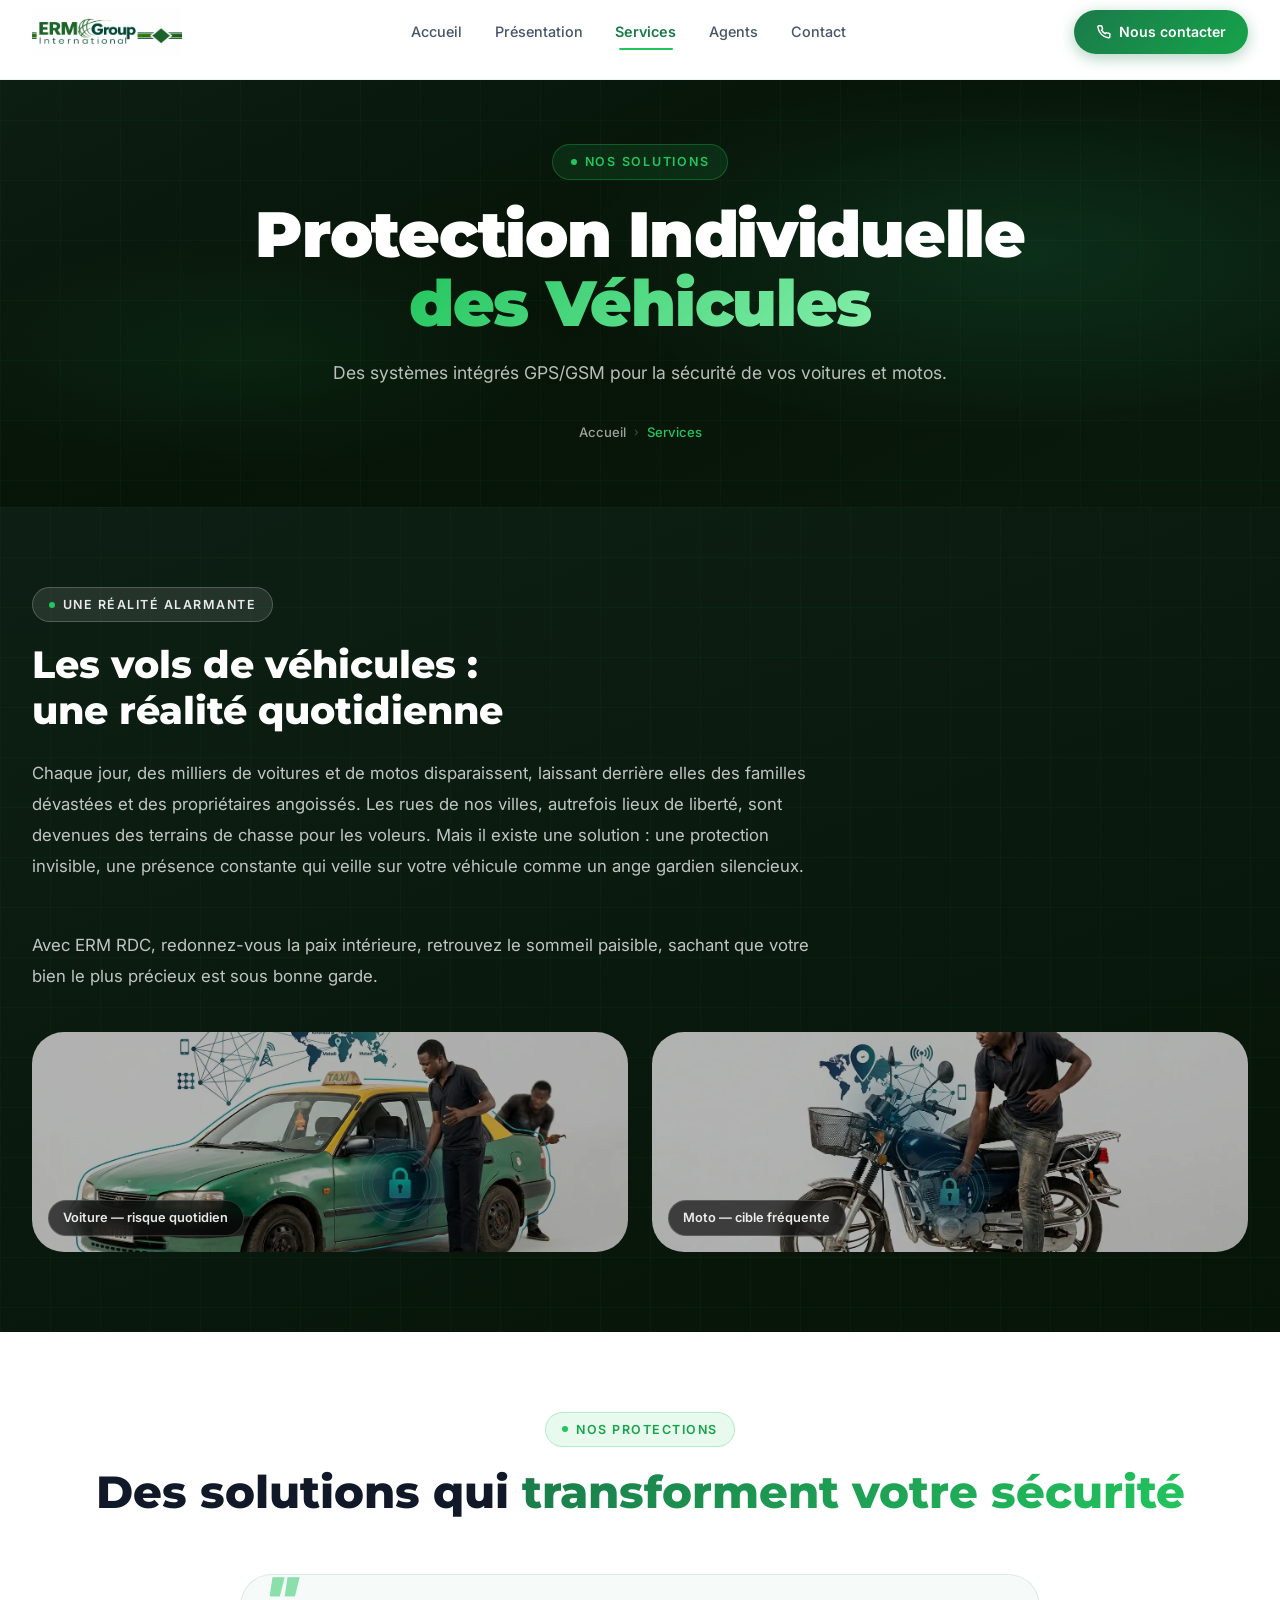
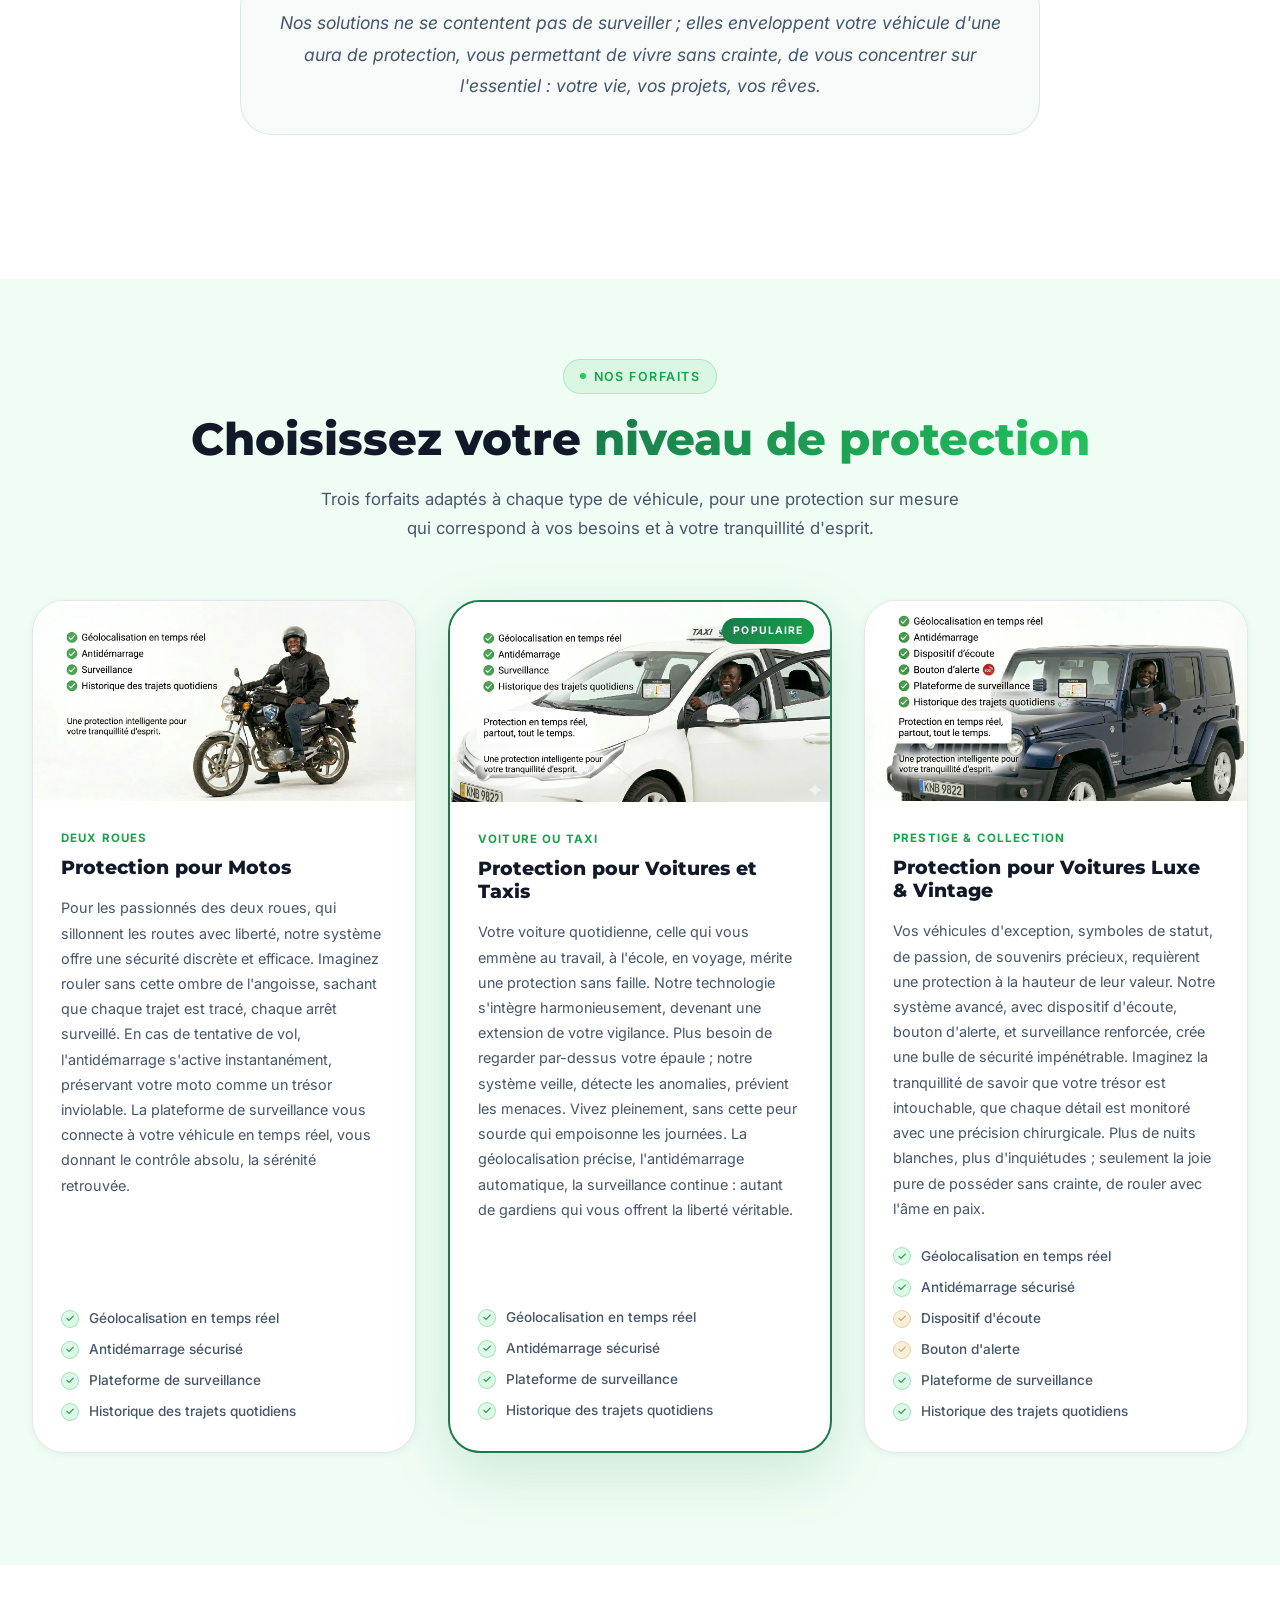
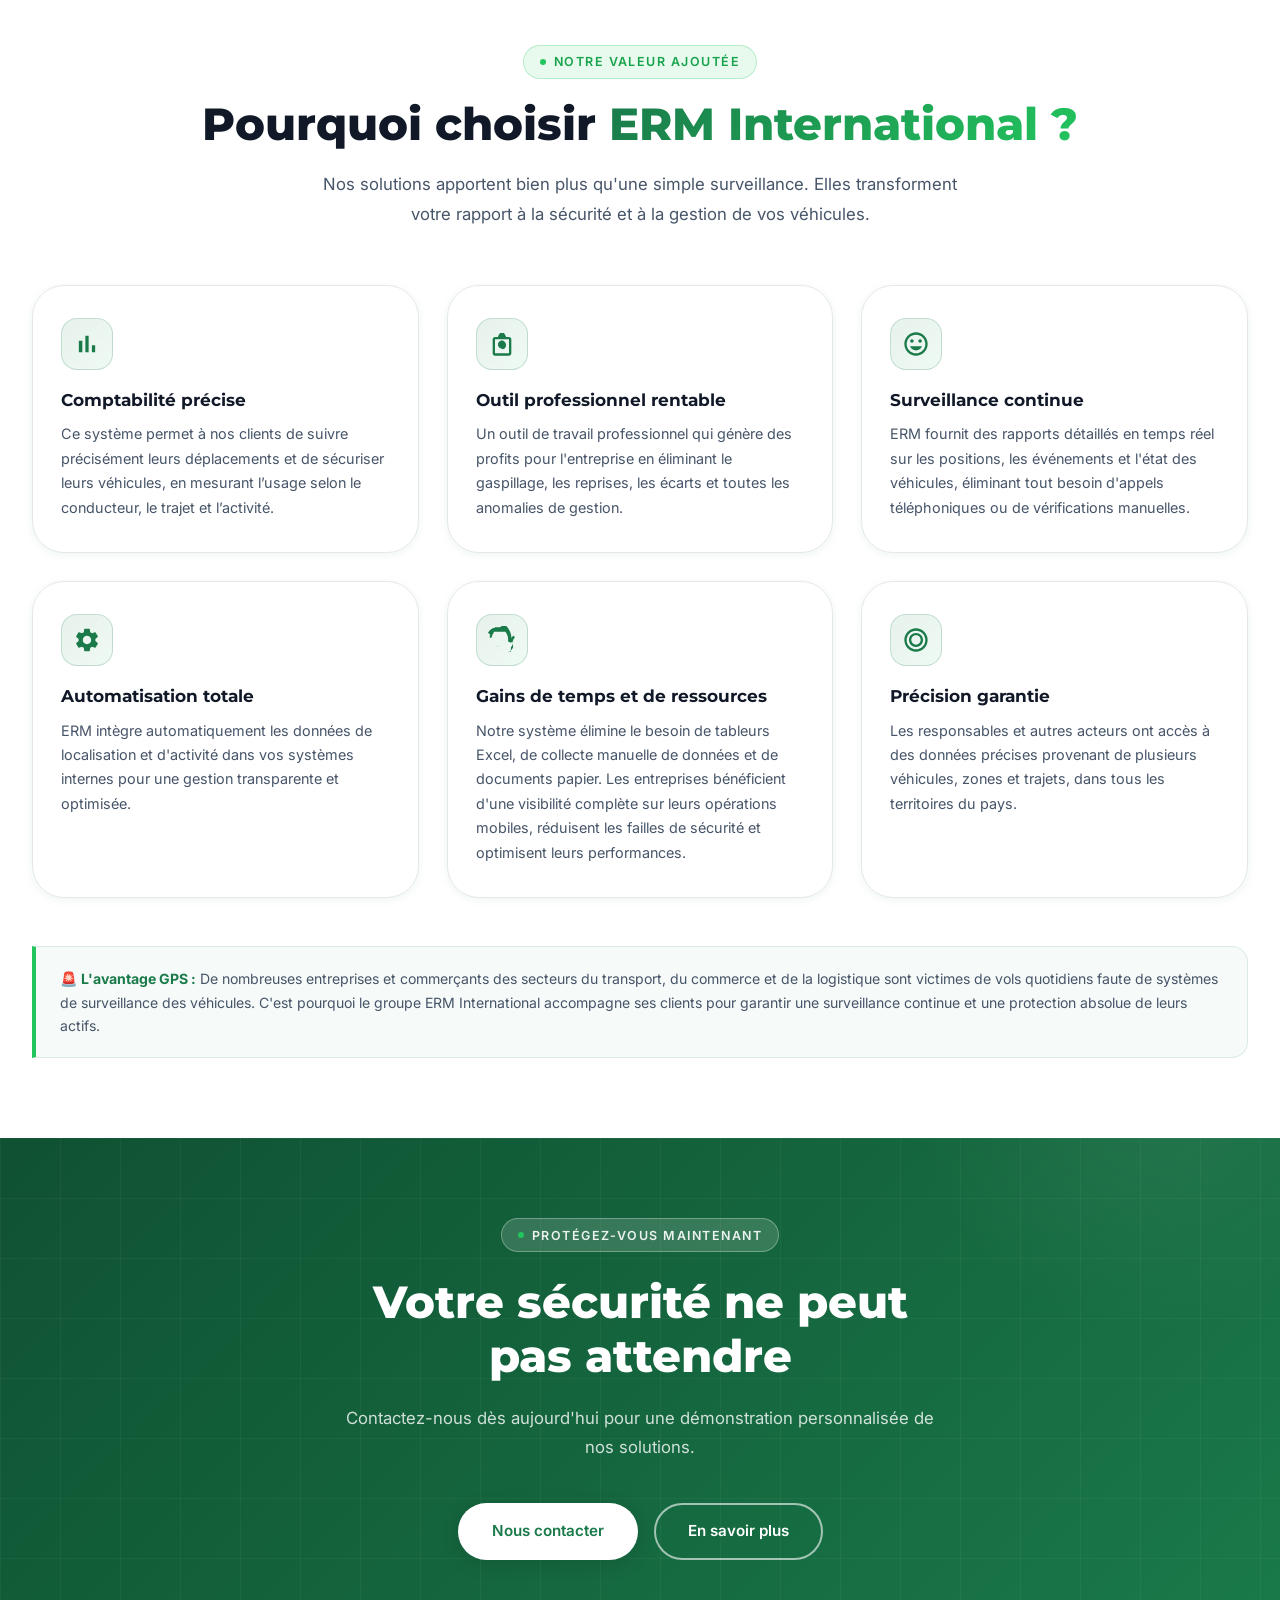
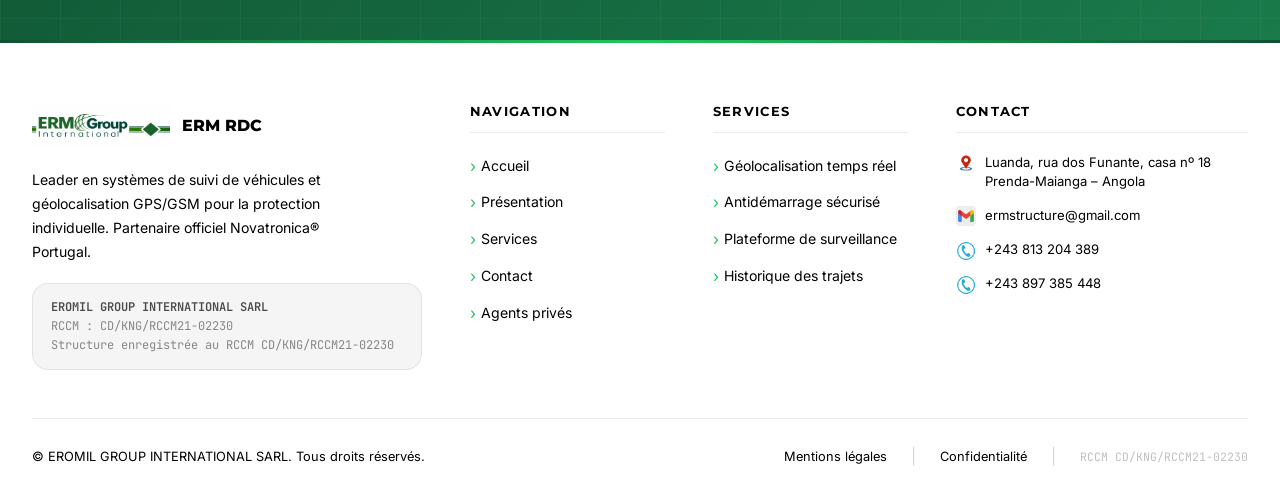
==== services.html @ 54d6766e "Add files via upload" ====
<!DOCTYPE html>
<html lang="fr">
<head>
  <meta charset="UTF-8" />
  <meta name="viewport" content="width=device-width, initial-scale=1.0" />
  <meta name="robots" content="index, follow, max-snippet:-1, max-image-preview:large, max-video-preview:-1" />
  <meta name="description" content="Services ERM RDC – Protection individuelle motos, taxis et voitures. Forfait Moto, Voiture ou Taxi, Voitures Luxe & Vintage. Géolocalisation GPS temps réel pour Ero, Eromil, ERM Moto, ERM Taxi, ERM Véhicule." />
  <meta name="keywords" content="ERM services, Ero, Eromil, ERM Moto, ERM Taxi, ERM Véhicule, protection moto Congo, sécurité voiture RDC, protection taxi RDC, forfait GPS, antidémarrage voiture, surveillance moto Kinshasa" />
  <meta name="author" content="ERM International Group" />
  <link rel="canonical" href="https://ermrdc.com/services.html" />

  <!-- Open Graph / Facebook -->
  <meta property="og:type" content="website" />
  <meta property="og:url" content="https://ermrdc.com/services.html" />
  <meta property="og:title" content="Services – ERM RDC | Protection Individuelle | Ero Eromil ERM Moto Taxi Véhicule" />
  <meta property="og:description" content="Découvrez nos services de protection individuelle : Moto, Voiture, Taxi, Voitures Luxe. Géolocalisation GPS temps réel pour Ero, Eromil, ERM Moto, ERM Taxi." />
  <meta property="og:image" content="https://ermrdc.com/images/logo.webp" />
  <meta property="og:locale" content="fr_CD" />
  <meta property="og:site_name" content="ERM RDC" />

  <!-- Twitter -->
  <meta name="twitter:card" content="summary_large_image" />
  <meta name="twitter:title" content="Services – ERM RDC | Protection Individuelle des Véhicules" />
  <meta name="twitter:description" content="Découvrez nos services de protection individuelle pour motos, voitures et taxis avec géolocalisation GPS temps réel." />
  <meta name="twitter:image" content="https://ermrdc.com/images/logo.webp" />

  <title>Services – ERM RDC | Protection Individuelle | Ero Eromil ERM Moto Taxi Véhicule</title>
  <link rel="stylesheet" href="css/style.css" />
</head>
<body>

<!-- ======================================================
     HEADER
     ====================================================== -->
<header class="header" id="header">
  <div class="container">
    <div class="header-inner">
      <a href="index.html" class="header-logo">
        <img src="images/logo.webp" alt="Logo ERM RDC" width="48" height="48" />
      </a>
      <nav class="nav">
        <a href="index.html" class="nav-link">Accueil</a>
        <a href="about.html" class="nav-link">Présentation</a>
        <a href="services.html" class="nav-link">Services</a>
        <a href="agents.html" class="nav-link">Agents</a>
        <a href="contact.html" class="nav-link">Contact</a>
      </nav>
      <a href="contact.html" class="btn-header-cta">
        <svg width="14" height="14" viewBox="0 0 24 24" fill="none" stroke="currentColor" stroke-width="2.5" stroke-linecap="round" stroke-linejoin="round"><path d="M22 16.92v3a2 2 0 0 1-2.18 2 19.79 19.79 0 0 1-8.63-3.07A19.5 19.5 0 0 1 4.69 12 19.79 19.79 0 0 1 1.61 3.41 2 2 0 0 1 3.6 1.24h3a2 2 0 0 1 2 1.72c.127.96.361 1.903.7 2.81a2 2 0 0 1-.45 2.11L7.91 8.85a16 16 0 0 0 6 6l.94-.94a2 2 0 0 1 2.11-.45c.907.339 1.85.573 2.81.7A2 2 0 0 1 22 16.92z"/></svg>
        Nous contacter
      </a>
      <button class="hamburger" id="hamburger" aria-label="Menu" aria-expanded="false">
        <span class="hamburger-line"></span>
        <span class="hamburger-line"></span>
        <span class="hamburger-line"></span>
      </button>
    </div>
  </div>
</header>

<!-- Menu Mobile -->
<div class="mobile-menu" id="mobile-menu">
  <a href="index.html" class="mobile-nav-link">Accueil</a>
  <a href="about.html" class="mobile-nav-link">Présentation</a>
  <a href="services.html" class="mobile-nav-link">Services</a>
  <a href="agents.html" class="mobile-nav-link">Agents</a>
  <a href="contact.html" class="mobile-nav-link">Contact</a>
  <div class="mobile-menu-cta">
    <a href="contact.html" class="btn btn-primary" style="width:100%;justify-content:center;">Nous contacter</a>
  </div>
</div>

<!-- ======================================================
     HERO INTERNE
     ====================================================== -->
<section class="hero-inner">
  <div class="container">
    <div class="hero-inner-content animate-fade-in-up">
      <div class="hero-label animate-fade-in-down animate-delay-1">
        <span class="hero-label-dot"></span>
        Nos solutions
      </div>
      <h1 class="hero-title animate-fade-in-up animate-delay-2">Protection Individuelle<br /><span>des Véhicules</span></h1>
      <p class="hero-text animate-fade-in-up animate-delay-3">
        Des systèmes intégrés GPS/GSM pour la sécurité de vos voitures et motos.
      </p>
      <nav class="breadcrumb animate-fade-in-up animate-delay-4" aria-label="Fil d'Ariane">
        <span class="breadcrumb-item"><a href="index.html">Accueil</a></span>
        <span class="breadcrumb-sep">›</span>
        <span class="breadcrumb-item breadcrumb-current">Services</span>
      </nav>
    </div>
  </div>
</section>

<!-- ======================================================
     NARRATION VOLS — SECTION SOMBRE
     ====================================================== -->
<section class="theft-section" id="vols">
  <div class="container">
    <div class="theft-content">
      <div class="animate-on-scroll-left">
        <div class="section-label" style="color:rgba(255,255,255,0.9);background:rgba(255,255,255,0.1);border-color:rgba(255,255,255,0.2);">
          Une réalité alarmante
        </div>
        <h2 class="theft-title">Les vols de véhicules :<br />une réalité quotidienne</h2>
        <p class="theft-text">
          Chaque jour, des milliers de voitures et de motos disparaissent, laissant derrière elles
          des familles dévastées et des propriétaires angoissés. Les rues de nos villes, autrefois
          lieux de liberté, sont devenues des terrains de chasse pour les voleurs. Mais il existe
          une solution : une protection invisible, une présence constante qui veille sur votre véhicule
          comme un ange gardien silencieux.
        </p>
        <p class="theft-text" style="margin-bottom:2.5rem;">
          Avec ERM RDC, redonnez-vous la paix intérieure, retrouvez le sommeil paisible,
          sachant que votre bien le plus précieux est sous bonne garde.
        </p>
      </div>

      <div class="theft-images animate-on-scroll-right">
        <div class="theft-img-wrap">
          <img
            src="images/volvoiture.webp"
            alt="Voiture volée — protection nécessaire"
            class="theft-img"
            width="600"
            height="220"
          />
          <span class="theft-img-label">Voiture — risque quotidien</span>
        </div>
        <div class="theft-img-wrap">
          <img
            src="images/volmoto.webp"
            alt="Moto volée — surveillance indispensable"
            class="theft-img"
            width="600"
            height="220"
          />
          <span class="theft-img-label">Moto — cible fréquente</span>
        </div>
      </div>
    </div>
  </div>
</section>

<!-- ======================================================
     INTRO SOLUTIONS
     ====================================================== -->
<section id="solutions-intro">
  <div class="container">
    <div class="section-header animate-on-scroll-up">
      <div class="section-label">Nos protections</div>
      <h2 class="section-title">Des solutions qui <span>transforment votre sécurité</span></h2>
    </div>
    <div class="solutions-intro animate-on-scroll-left">
      Nos solutions ne se contentent pas de surveiller ; elles enveloppent votre véhicule
      d'une aura de protection, vous permettant de vivre sans crainte, de vous concentrer
      sur l'essentiel : votre vie, vos projets, vos rêves.
    </div>
  </div>
</section>

<!-- ======================================================
     TROIS FORFAITS
     ====================================================== -->
<section class="section-alt" id="forfaits">
  <div class="container">
    <div class="section-header animate-on-scroll-up">
      <div class="section-label">Nos forfaits</div>
      <h2 class="section-title">Choisissez votre <span>niveau de protection</span></h2>
      <p class="section-subtitle">
        Trois forfaits adaptés à chaque type de véhicule, pour une protection sur mesure
        qui correspond à vos besoins et à votre tranquillité d'esprit.
      </p>
    </div>

    <!-- Forfaits en colonnes verticales sur desktop -->
    <div class="forfaits-grid">

      <!-- FORFAIT MOTO -->
      <div class="forfait-card animate-on-scroll-left">
        <div class="forfait-img-wrap">
          <img
            src="images/sereinmoto.webp"
            alt="Protection moto ERM RDC"
            class="forfait-img"
            width="400"
            height="200"
          />
        </div>
        <div class="forfait-body">
          <div class="forfait-type">Deux roues</div>
          <h3 class="forfait-title">Protection pour Motos</h3>
          <p class="forfait-text">
            Pour les passionnés des deux roues, qui sillonnent les routes avec liberté, notre
            système offre une sécurité discrète et efficace. Imaginez rouler sans cette ombre
            de l'angoisse, sachant que chaque trajet est tracé, chaque arrêt surveillé. En cas
            de tentative de vol, l'antidémarrage s'active instantanément, préservant votre moto
            comme un trésor inviolable. La plateforme de surveillance vous connecte à votre véhicule
            en temps réel, vous donnant le contrôle absolu, la sérénité retrouvée.
          </p>
          <div class="forfait-features">
            <div class="forfait-feature">
              <span class="forfait-feature-check">✓</span>
              Géolocalisation en temps réel
            </div>
            <div class="forfait-feature">
              <span class="forfait-feature-check">✓</span>
              Antidémarrage sécurisé
            </div>
            <div class="forfait-feature">
              <span class="forfait-feature-check">✓</span>
              Plateforme de surveillance
            </div>
            <div class="forfait-feature">
              <span class="forfait-feature-check">✓</span>
              Historique des trajets quotidiens
            </div>
          </div>
        </div>
      </div>

      <!-- FORFAIT VOITURE / TAXI -->
      <div class="forfait-card featured animate-on-scroll-right">
        <div class="forfait-img-wrap">
          <img
            src="images/sereinvoiture.webp"
            alt="Protection voiture ou taxi ERM RDC"
            class="forfait-img"
            width="400"
            height="200"
          />
        </div>
        <div class="forfait-body">
          <div class="forfait-type">Voiture ou Taxi</div>
          <h3 class="forfait-title">Protection pour Voitures et Taxis</h3>
          <p class="forfait-text">
            Votre voiture quotidienne, celle qui vous emmène au travail, à l'école, en voyage,
            mérite une protection sans faille. Notre technologie s'intègre harmonieusement,
            devenant une extension de votre vigilance. Plus besoin de regarder par-dessus votre
            épaule ; notre système veille, détecte les anomalies, prévient les menaces. Vivez
            pleinement, sans cette peur sourde qui empoisonne les journées. La géolocalisation
            précise, l'antidémarrage automatique, la surveillance continue : autant de gardiens
            qui vous offrent la liberté véritable.
          </p>
          <div class="forfait-features">
            <div class="forfait-feature">
              <span class="forfait-feature-check">✓</span>
              Géolocalisation en temps réel
            </div>
            <div class="forfait-feature">
              <span class="forfait-feature-check">✓</span>
              Antidémarrage sécurisé
            </div>
            <div class="forfait-feature">
              <span class="forfait-feature-check">✓</span>
              Plateforme de surveillance
            </div>
            <div class="forfait-feature">
              <span class="forfait-feature-check">✓</span>
              Historique des trajets quotidiens
            </div>
          </div>
        </div>
      </div>

      <!-- FORFAIT LUXE & VINTAGE -->
      <div class="forfait-card animate-on-scroll-scale">
        <div class="forfait-img-wrap">
          <img
            src="images/sereinjeep.webp"
            alt="Protection voiture luxe ERM RDC"
            class="forfait-img"
            width="400"
            height="200"
          />
        </div>
        <div class="forfait-body">
          <div class="forfait-type">Prestige &amp; Collection</div>
          <h3 class="forfait-title">Protection pour Voitures Luxe &amp; Vintage</h3>
          <p class="forfait-text">
            Vos véhicules d'exception, symboles de statut, de passion, de souvenirs précieux,
            requièrent une protection à la hauteur de leur valeur. Notre système avancé, avec
            dispositif d'écoute, bouton d'alerte, et surveillance renforcée, crée une bulle de
            sécurité impénétrable. Imaginez la tranquillité de savoir que votre trésor est
            intouchable, que chaque détail est monitoré avec une précision chirurgicale. Plus
            de nuits blanches, plus d'inquiétudes ; seulement la joie pure de posséder sans
            crainte, de rouler avec l'âme en paix.
          </p>
          <div class="forfait-features">
            <div class="forfait-feature">
              <span class="forfait-feature-check">✓</span>
              Géolocalisation en temps réel
            </div>
            <div class="forfait-feature">
              <span class="forfait-feature-check">✓</span>
              Antidémarrage sécurisé
            </div>
            <div class="forfait-feature">
              <span class="forfait-feature-check" style="background:rgba(212,168,83,0.2);border-color:rgba(212,168,83,0.4);color:var(--gold);">✓</span>
              Dispositif d'écoute
            </div>
            <div class="forfait-feature">
              <span class="forfait-feature-check" style="background:rgba(212,168,83,0.2);border-color:rgba(212,168,83,0.4);color:var(--gold);">✓</span>
              Bouton d'alerte
            </div>
            <div class="forfait-feature">
              <span class="forfait-feature-check">✓</span>
              Plateforme de surveillance
            </div>
            <div class="forfait-feature">
              <span class="forfait-feature-check">✓</span>
              Historique des trajets quotidiens
            </div>
          </div>
        </div>
      </div>
    </div>
  </div>
</section>

<!-- ======================================================
     SECTION AVANTAGES / VALEUR AJOUTÉE
     ====================================================== -->
<section id="avantages-services">
  <div class="container">
    <div class="section-header">
      <div class="section-label">Notre valeur ajoutée</div>
      <h2 class="section-title">Pourquoi choisir <span>ERM International ?</span></h2>
      <p class="section-subtitle">
        Nos solutions apportent bien plus qu'une simple surveillance. Elles transforment
        votre rapport à la sécurité et à la gestion de vos véhicules.
      </p>
    </div>

    <div class="benefits-grid animate-group">
      <div class="benefit-card animate-on-scroll-left">
        <div class="benefit-icon"><svg viewBox="0 0 24 24" fill="currentColor"><path d="M5 9.2h3V19H5zM10.6 5h2.8v14h-2.8zm5.6 8H19v6h-2.8z"/></svg></div>
        <h3 class="benefit-title">Comptabilité précise</h3>
        <p class="benefit-text">
          Ce système permet à nos clients de suivre précisément leurs déplacements et de sécuriser
          leurs véhicules, en mesurant l’usage selon le conducteur, le trajet et l’activité.
        </p>
      </div>
      <div class="benefit-card animate-on-scroll-up">
        <div class="benefit-icon"><svg viewBox="0 0 24 24" fill="currentColor"><path d="M18 6h-2.5l-.71-1.71C14.3 3.05 13.7 2.5 13 2.5h-2c-.7 0-1.3.55-1.79 1.79L8.5 6H6c-1.1 0-2 .9-2 2v12c0 1.1.9 2 2 2h12c1.1 0 2-.9 2-2V8c0-1.1-.9-2-2-2zm0 14H6V8h12v12zm-6-3.5c1.93 0 3.5-1.57 3.5-3.5S13.93 9 12 9s-3.5 1.57-3.5 3.5 1.57 3.5 3.5 3.5z"/></svg></div>
        <h3 class="benefit-title">Outil professionnel rentable</h3>
        <p class="benefit-text">
          Un outil de travail professionnel qui génère des profits pour l'entreprise en
          éliminant le gaspillage, les reprises, les écarts et toutes les anomalies de gestion.
        </p>
      </div>
      <div class="benefit-card animate-on-scroll-right">
        <div class="benefit-icon"><svg viewBox="0 0 24 24" fill="currentColor"><path d="M12 2C6.48 2 2 6.48 2 12s4.48 10 10 10 10-4.48 10-10S17.52 2 12 2zm0 18c-4.42 0-8-3.58-8-8s3.58-8 8-8 8 3.58 8 8-3.58 8-8 8zm3.5-9c.83 0 1.5-.67 1.5-1.5S16.33 8 15.5 8 14 8.67 14 9.5s.67 1.5 1.5 1.5zm-7 0c.83 0 1.5-.67 1.5-1.5S9.33 8 8.5 8 7 8.67 7 9.5 7.67 11 8.5 11zm3.5 6.5c2.33 0 4.31-1.46 5.11-3.5H6.89c.8 2.04 2.78 3.5 5.11 3.5z"/></svg></div>
        <h3 class="benefit-title">Surveillance continue</h3>
        <p class="benefit-text">
          ERM fournit des rapports détaillés en temps réel sur les positions, les événements et
          l'état des véhicules, éliminant tout besoin d'appels téléphoniques ou de vérifications
          manuelles.
        </p>
      </div>
      <div class="benefit-card animate-on-scroll-left">
        <div class="benefit-icon"><svg viewBox="0 0 24 24" fill="currentColor"><path d="M19.14 12.94c.04-.3.06-.61.06-.94 0-.32-.02-.64-.07-.94l2.03-1.58c.18-.14.23-.41.12-.62l-1.92-3.32c-.12-.22-.37-.29-.59-.22l-2.39.96c-.5-.38-1.03-.7-1.62-.94l-.36-2.54c-.04-.24-.24-.41-.48-.41h-3.84c-.24 0-.43.17-.47.41l-.36 2.54c-.59.24-1.13.57-1.62.94l-2.39-.96c-.22-.08-.47 0-.59.22L2.74 8.87c-.12.21-.08.48.1.62l2.03 1.58c-.05.3-.07.62-.07.94s.02.64.07.94l-2.03 1.58c-.18.14-.23.41-.1.62l1.92 3.32c.12.22.37.29.59.22l2.39-.96c.5.38 1.03.7 1.62.94l.36 2.54c.05.24.24.41.48.41h3.84c.24 0 .44-.17.47-.41l.36-2.54c.59-.24 1.13-.56 1.62-.94l2.39.96c.22.08.47 0 .59-.22l1.92-3.32c.12-.22.07-.48-.1-.62l-2.03-1.58zM12 15.6c-1.98 0-3.6-1.62-3.6-3.6s1.62-3.6 3.6-3.6 3.6 1.62 3.6 3.6-1.62 3.6-3.6 3.6z"/></svg></div>
        <h3 class="benefit-title">Automatisation totale</h3>
        <p class="benefit-text">
          ERM intègre automatiquement les données de localisation et d'activité dans vos systèmes
          internes pour une gestion transparente et optimisée.
        </p>
      </div>
      <div class="benefit-card animate-on-scroll-up">
        <div class="benefit-icon"><svg viewBox="0 0 24 24" fill="currentColor"><path d="M15 1H9v2h6V1zm4.03 12.98h2.05c.24-1.63.94-3.13 2.02-4.32l-1.45-1.45c-.95 1.04-1.7 2.32-2.07 3.72l-1.55 1.05zm2.45 4.5c-.92 1.66-2.22 3.12-3.88 4.15V22h2v-3.5a8.003 8.003 0 002.02-4.32h-2.05l1.91-1.33zM1 10.05h2.05c.24-1.63.94-3.13 2.02-4.32L3.62 4.28C2.67 5.32 1.92 6.6 1.55 8V8c0 .5.05 1 .15 1.5l-.42.55h-.28V10.05zm6.02 5.95c0 .54.05 1.08.13 1.6l-.35.49h2.17l.36-.49c.08-.52.13-1.06.13-1.6V18H7zm1-11h6.9c1.46 1.84 2.33 4.14 2.33 6.65 0 .56-.02 1.12-.07 1.66l2.62.95c.23-1.02.38-2.09.38-3.2 0-5.89-3.14-11-7.83-13.75C11.9 1.69 10 1 7.77 1 4.47 1 1.58 2.96 0 5.81l2.17 1.96c.75-1.08 1.78-2.04 2.85-2.77z"/></svg></div>
        <h3 class="benefit-title">Gains de temps et de ressources</h3>
        <p class="benefit-text">
          Notre système élimine le besoin de tableurs Excel, de collecte manuelle de données et de
          documents papier. Les entreprises bénéficient d'une visibilité complète sur leurs
          opérations mobiles, réduisent les failles de sécurité et optimisent leurs performances.
        </p>
      </div>
      <div class="benefit-card animate-on-scroll-right">
        <div class="benefit-icon"><svg viewBox="0 0 24 24" fill="currentColor"><path d="M12 2C6.48 2 2 6.48 2 12s4.48 10 10 10 10-4.48 10-10S17.52 2 12 2zm0 18c-4.42 0-8-3.58-8-8s3.58-8 8-8 8 3.58 8 8-3.58 8-8 8zm0-14c-3.31 0-6 2.69-6 6s2.69 6 6 6 6-2.69 6-6-2.69-6-6-6zm0 10c-2.21 0-4-1.79-4-4s1.79-4 4-4 4 1.79 4 4-1.79 4-4 4z"/></svg></div>
        <h3 class="benefit-title">Précision garantie</h3>
        <p class="benefit-text">
          Les responsables et autres acteurs ont accès à des données précises provenant de plusieurs
          véhicules, zones et trajets, dans tous les territoires du pays.
        </p>
      </div>
    </div>

    <!-- Note GPS -->
    <div class="agents-note animate-on-scroll-left" style="margin-top:3rem;">
      <strong>🚨 L'avantage GPS :</strong> De nombreuses entreprises et commerçants des secteurs
      du transport, du commerce et de la logistique sont victimes de vols quotidiens faute de
      systèmes de surveillance des véhicules. C'est pourquoi le groupe ERM International
      accompagne ses clients pour garantir une surveillance continue et une protection absolue
      de leurs actifs.
    </div>
  </div>
</section>

<!-- ======================================================
     CTA FINAL
     ====================================================== -->
<section class="cta-section" id="cta-services">
  <div class="container">
    <div class="cta-content animate-on-scroll-scale">
      <div class="section-label" style="color:rgba(255,255,255,0.9);background:rgba(255,255,255,0.15);border-color:rgba(255,255,255,0.3);margin:0 auto 1.5rem;display:inline-flex;">
        Protégez-vous maintenant
      </div>
      <h2 class="cta-title">Votre sécurité ne peut<br />pas attendre</h2>
      <p class="cta-text">
        Contactez-nous dès aujourd'hui pour une démonstration personnalisée de nos solutions.
      </p>
      <div class="cta-actions">
        <a href="contact.html" class="btn btn-white">Nous contacter</a>
        <a href="about.html" class="btn btn-outline-white">En savoir plus</a>
      </div>
    </div>
  </div>
</section>

<!-- ======================================================
     FOOTER
     ====================================================== -->
<footer class="footer">
  <div class="container">
    <div class="footer-top">
      <div class="footer-brand">
        <a href="index.html" class="footer-logo">
          <img src="images/logo.webp" alt="ERM RDC Logo" width="44" height="44" />
          <span class="footer-logo-name">ERM RDC</span>
        </a>
        <p class="footer-tagline">
          Leader en systèmes de suivi de véhicules et géolocalisation GPS/GSM pour la protection individuelle.
          Partenaire officiel Novatronica® Portugal.
        </p>
        <div class="footer-legal-block">
          <strong>EROMIL GROUP INTERNATIONAL SARL</strong><br />
          RCCM : CD/KNG/RCCM21-02230<br />
          Structure enregistrée au RCCM CD/KNG/RCCM21-02230
        </div>
      </div>
      <div>
        <h4 class="footer-col-title">Navigation</h4>
        <ul class="footer-links">
          <li><a href="index.html" class="footer-link">Accueil</a></li>
          <li><a href="about.html" class="footer-link">Présentation</a></li>
          <li><a href="services.html" class="footer-link">Services</a></li>
          <li><a href="contact.html" class="footer-link">Contact</a></li>
          <li><a href="agents.html" class="footer-link">Agents privés</a></li>
        </ul>
      </div>
      <div>
        <h4 class="footer-col-title">Services</h4>
        <ul class="footer-links">
          <li><a href="services.html" class="footer-link">Géolocalisation temps réel</a></li>
          <li><a href="services.html" class="footer-link">Antidémarrage sécurisé</a></li>
          <li><a href="services.html" class="footer-link">Plateforme de surveillance</a></li>
          <li><a href="services.html" class="footer-link">Historique des trajets</a></li>
        </ul>
      </div>
      <div>
        <h4 class="footer-col-title">Contact</h4>
        <div class="footer-contact-items">
          <div class="footer-contact-item">
            <span class="footer-contact-icon"><img src="images/local.webp" alt="Localisation" /></span>
            <span class="footer-contact-text">Luanda, rua dos Funante, casa nº 18<br />Prenda-Maianga – Angola</span>
          </div>
          <div class="footer-contact-item">
            <span class="footer-contact-icon"><img src="images/mail.webp" alt="Email" /></span>
            <a href="mailto:ermstructure@gmail.com" class="footer-contact-text">ermstructure@gmail.com</a>
          </div>
          <div class="footer-contact-item">
            <span class="footer-contact-icon"><img src="images/tel.webp" alt="Téléphone" /></span>
            <a href="tel:+243813204389" class="footer-contact-text">+243 813 204 389</a>
          </div>
          <div class="footer-contact-item">
            <span class="footer-contact-icon"><img src="images/tel.webp" alt="Téléphone" /></span>
            <a href="tel:+243897385448" class="footer-contact-text">+243 897 385 448</a>
          </div>
        </div>
      </div>
    </div>
    <div class="footer-bottom">
      <div class="footer-bottom-left">© EROMIL GROUP INTERNATIONAL SARL. Tous droits réservés.</div>
      <div class="footer-bottom-right">
        <a href="#" class="footer-bottom-link">Mentions légales</a>
        <span class="footer-bottom-sep">|</span>
        <a href="#" class="footer-bottom-link">Confidentialité</a>
        <span class="footer-bottom-sep">|</span>
        <span class="footer-rccm">RCCM CD/KNG/RCCM21-02230</span>
      </div>
    </div>
  </div>
</footer>

<div class="seo-hidden" aria-hidden="true">
  ERM RDC services protection voiture taxi moto Congo forfait GPS antidémarrage surveillance Kinshasa sécurité véhicule luxe vintage
</div>

<script src="js/main.js"></script>
</body>
</html>
---- css/style.css ----
/* ============================================================
   ERM RDC — Style Global Premium
   Protection Individuelle des Véhicules
   ============================================================ */

/* ---- Google Fonts ---- */
@import url('https://fonts.googleapis.com/css2?family=Montserrat:wght@400;500;600;700;800;900&family=Inter:wght@300;400;500;600;700&family=JetBrains+Mono:wght@400;500&display=swap');

/* ---- CSS Variables ---- */
:root {
  --green-primary: #1a7a4a;
  --green-light: #22c55e;
  --green-glow: #16a34a;
  --green-deep: #0f5132;
  --green-pale: #dcfce7;
  --green-mid: #166534;

  --dark-bg: #ffffff;
  --dark-card: #f8fafc;
  --dark-border: #e5e7eb;

  --text-primary: #111827;
  --text-secondary: #475569;
  --text-muted: #6b7280;
  --white: #ffffff;
  --gold: #d4a853;

  --bg-hero: #0d1f14;
  --bg-section-alt: #f0fdf4;

  --shadow-sm: 0 2px 8px rgba(26,122,74,0.08);
  --shadow-md: 0 8px 30px rgba(26,122,74,0.12);
  --shadow-lg: 0 20px 60px rgba(26,122,74,0.16);
  --shadow-xl: 0 30px 80px rgba(0,0,0,0.15);

  --radius-sm: 0.5rem;
  --radius-md: 1rem;
  --radius-lg: 1.5rem;
  --radius-xl: 2rem;

  --transition-fast: 200ms ease;
  --transition-normal: 350ms ease;
  --transition-slow: 600ms ease;

  --header-h: 80px;
  --container-max: 1280px;
}

/* ---- Reset & Base ---- */
*, *::before, *::after {
  box-sizing: border-box;
  margin: 0;
  padding: 0;
}

html {
  scroll-behavior: smooth;
  font-size: 16px;
}

body {
  font-family: 'Inter', sans-serif;
  background-color: var(--dark-bg);
  color: var(--text-primary);
  line-height: 1.7;
  overflow-x: hidden;
  -webkit-font-smoothing: antialiased;
  -moz-osx-font-smoothing: grayscale;
}

img {
  max-width: 100%;
  height: auto;
  display: block;
}

/* Mail icon styling */
img[src*="mail.webp"] {
  border-radius: 4px;
}

a {
  text-decoration: none;
  color: inherit;
}

ul, ol {
  list-style: none;
}

button {
  cursor: pointer;
  border: none;
  background: none;
  font-family: inherit;
}

/* ---- Typography ---- */
h1, h2, h3, h4, h5, h6 {
  font-family: 'Montserrat', sans-serif;
  font-weight: 700;
  line-height: 1.2;
  color: var(--text-primary);
}

.mono {
  font-family: 'JetBrains Mono', monospace;
}

/* ---- Container ---- */
.container {
  max-width: var(--container-max);
  margin: 0 auto;
  padding: 0 2rem;
}

@media (max-width: 768px) {
  .container { padding: 0 1.25rem; }
}

/* ============================================================
   HEADER / NAVIGATION
   ============================================================ */
.header {
  position: fixed;
  top: 0;
  left: 0;
  right: 0;
  height: var(--header-h);
  z-index: 1000;
  background: #ffffff;
  backdrop-filter: blur(16px);
  -webkit-backdrop-filter: blur(16px);
  border-bottom: 1px solid rgba(26,122,74,0.08);
  transition: background var(--transition-normal), box-shadow var(--transition-normal);
}

.header.scrolled {
  background: #ffffff;
  box-shadow: 0 4px 24px rgba(26,122,74,0.13);
  border-bottom-color: rgba(26,122,74,0.15);
}

.header-inner {
  display: flex;
  align-items: center;
  justify-content: space-between;
  height: 100%;
  gap: 1.5rem;
  padding-top: 0.5rem;
}

/* Logo */
.header-logo {
  display: flex;
  align-items: center;
  gap: 0.75rem;
  flex-shrink: 0;
  text-decoration: none;
}

.header-logo img {
  height: 48px;
  width: auto;
  object-fit: contain;
}

.header-logo-text {
  display: flex;
  flex-direction: column;
}

.header-logo-name {
  font-family: 'Montserrat', sans-serif;
  font-weight: 800;
  font-size: 1.1rem;
  color: var(--green-primary);
  letter-spacing: -0.02em;
  line-height: 1.1;
}

.header-logo-tagline {
  font-size: 0.65rem;
  color: var(--text-muted);
  font-weight: 500;
  letter-spacing: 0.04em;
  text-transform: uppercase;
}

/* Navigation principale */
.nav {
  display: flex;
  align-items: center;
  gap: 0.25rem;
}

.nav-link {
  font-family: 'Inter', sans-serif;
  font-weight: 500;
  font-size: 0.9rem;
  color: var(--text-secondary);
  padding: 0.5rem 0.9rem;
  border-radius: var(--radius-sm);
  transition: color var(--transition-fast), background var(--transition-fast);
  position: relative;
}

.nav-link::after {
  content: '';
  position: absolute;
  bottom: 2px;
  left: 50%;
  transform: translateX(-50%) scaleX(0);
  width: 60%;
  height: 2px;
  background: var(--green-light);
  border-radius: 2px;
  transition: transform var(--transition-fast);
}

.nav-link:hover {
  color: var(--green-primary);
  background: rgba(26,122,74,0.06);
}

.nav-link:hover::after,
.nav-link.active::after {
  transform: translateX(-50%) scaleX(1);
}

.nav-link.active {
  color: var(--green-primary);
  font-weight: 600;
}

/* CTA Header */
.btn-header-cta {
  display: flex;
  align-items: center;
  gap: 0.5rem;
  background: linear-gradient(135deg, var(--green-primary), var(--green-glow));
  color: #fff;
  font-family: 'Inter', sans-serif;
  font-weight: 600;
  font-size: 0.88rem;
  padding: 0.6rem 1.4rem;
  border-radius: 999px;
  border: none;
  cursor: pointer;
  transition: all var(--transition-fast);
  box-shadow: 0 4px 15px rgba(26,122,74,0.35);
  white-space: nowrap;
  text-decoration: none;
}

.btn-header-cta:hover {
  transform: translateY(-2px);
  box-shadow: 0 8px 25px rgba(26,122,74,0.45);
  background: linear-gradient(135deg, var(--green-glow), var(--green-primary));
}

/* Hamburger */
.hamburger {
  display: none;
  flex-direction: column;
  gap: 4px;
  width: 24px;
  height: 18px;
  cursor: pointer;
  padding: 2px;
  z-index: 1100;
}

.hamburger-line {
  width: 100%;
  height: 2px;
  background: var(--green-primary);
  border-radius: 2px;
  transition: transform var(--transition-fast), opacity var(--transition-fast), width var(--transition-fast);
  transform-origin: center;
}

.hamburger.open .hamburger-line:nth-child(1) {
  transform: translateY(7px) rotate(45deg);
}
.hamburger.open .hamburger-line:nth-child(2) {
  opacity: 0;
  transform: scaleX(0);
}
.hamburger.open .hamburger-line:nth-child(3) {
  transform: translateY(-7px) rotate(-45deg);
}

/* Menu mobile overlay */
.mobile-menu {
  display: none;
  position: fixed;
  top: var(--header-h);
  left: 0;
  right: 0;
  bottom: 0;
  z-index: 999;
  background: rgba(255,255,255,0.98);
  backdrop-filter: blur(20px);
  -webkit-backdrop-filter: blur(20px);
  padding: 2rem 1.5rem;
  flex-direction: column;
  gap: 0.5rem;
  overflow-y: auto;
  transform: translateX(100%);
  transition: transform var(--transition-normal);
}

.mobile-menu.active {
  transform: translateX(0);
  display: flex;
}

.mobile-nav-link {
  font-family: 'Montserrat', sans-serif;
  font-weight: 600;
  font-size: 1.2rem;
  color: var(--text-primary);
  padding: 1rem 1.25rem;
  border-radius: var(--radius-md);
  transition: all var(--transition-fast);
  border-left: 3px solid transparent;
  text-decoration: none;
}

.mobile-nav-link:hover,
.mobile-nav-link.active {
  color: var(--green-primary);
  background: rgba(26,122,74,0.06);
  border-left-color: var(--green-light);
}

.mobile-nav-link {
  display: flex;
  align-items: center;
  gap: 0.9rem;
}

.mobile-nav-icon {
  display: inline-flex;
  align-items: center;
  justify-content: center;
  width: 1.2rem;
  height: 1.2rem;
  min-width: 1.2rem;
  color: var(--green-primary);
}

.mobile-nav-icon svg {
  width: 100%;
  height: 100%;
}

.mobile-menu-cta {
  margin-top: 1.5rem;
}

/* ============================================================
   BOUTONS GLOBAUX
   ============================================================ */
.btn {
  display: inline-flex;
  align-items: center;
  justify-content: center;
  gap: 0.5rem;
  font-family: 'Inter', sans-serif;
  font-weight: 600;
  font-size: 0.95rem;
  padding: 0.85rem 2rem;
  border-radius: 999px;
  border: 2px solid transparent;
  cursor: pointer;
  text-decoration: none;
  transition: all var(--transition-normal);
  white-space: nowrap;
}

.btn-primary {
  background: linear-gradient(135deg, var(--green-primary), var(--green-glow));
  color: #fff;
  box-shadow: 0 6px 20px rgba(26,122,74,0.35);
}

.btn-primary:hover {
  transform: translateY(-3px);
  box-shadow: 0 12px 32px rgba(26,122,74,0.45);
  background: linear-gradient(135deg, var(--green-glow), var(--green-deep));
}

.btn-outline {
  background: transparent;
  color: var(--green-primary);
  border-color: var(--green-primary);
}

.btn-outline:hover {
  background: var(--green-primary);
  color: #fff;
  transform: translateY(-3px);
  box-shadow: 0 8px 24px rgba(26,122,74,0.25);
}

.btn-white {
  background: #fff;
  color: var(--green-primary);
  box-shadow: 0 4px 20px rgba(0,0,0,0.12);
}

.btn-white:hover {
  transform: translateY(-3px);
  box-shadow: 0 10px 30px rgba(0,0,0,0.18);
}

.btn-outline-white {
  background: transparent;
  color: #fff;
  border-color: rgba(255,255,255,0.6);
}

.btn-outline-white:hover {
  background: rgba(255,255,255,0.15);
  border-color: #fff;
  transform: translateY(-3px);
}

/* ============================================================
   SECTIONS GÉNÉRALES
   ============================================================ */
section {
  padding: 5rem 0;
}

.section-label {
  display: inline-flex;
  align-items: center;
  gap: 0.5rem;
  font-family: 'Inter', sans-serif;
  font-weight: 600;
  font-size: 0.78rem;
  letter-spacing: 0.12em;
  text-transform: uppercase;
  color: var(--green-glow);
  background: rgba(34,197,94,0.1);
  border: 1px solid rgba(34,197,94,0.25);
  padding: 0.35rem 1rem;
  border-radius: 999px;
  margin-bottom: 1.25rem;
}

.section-label::before {
  content: '';
  width: 6px;
  height: 6px;
  background: var(--green-light);
  border-radius: 50%;
  animation: pulse-dot 2s infinite;
}

@keyframes pulse-dot {
  0%, 100% { opacity: 1; transform: scale(1); }
  50% { opacity: 0.5; transform: scale(0.8); }
}

.section-title {
  font-family: 'Montserrat', sans-serif;
  font-weight: 800;
  font-size: clamp(1.8rem, 3.5vw, 2.8rem);
  line-height: 1.15;
  color: var(--text-primary);
  margin-bottom: 1.25rem;
}

.section-title span {
  background: linear-gradient(135deg, var(--green-primary), var(--green-light));
  -webkit-background-clip: text;
  -webkit-text-fill-color: transparent;
  background-clip: text;
}

.section-subtitle {
  font-size: 1.05rem;
  color: var(--text-secondary);
  max-width: 640px;
  line-height: 1.75;
}

.section-header {
  text-align: center;
  margin-bottom: 3.5rem;
}

.section-header .section-label {
  display: inline-flex;
}

.section-header .section-subtitle {
  margin: 0 auto;
}

/* Alternance sections */
.section-alt {
  background: var(--bg-section-alt);
}

/* ============================================================
   HERO — PAGE D'ACCUEIL
   ============================================================ */
.hero {
  position: relative;
  min-height: 100vh;
  background: var(--bg-hero);
  display: flex;
  align-items: center;
  overflow: hidden;
  padding-top: calc(var(--header-h) + 0.5rem);
}

/* Gradient fond hero */
.hero::before {
  content: '';
  position: absolute;
  inset: 0;
  background:
    radial-gradient(ellipse 70% 50% at 65% 40%, rgba(26,122,74,0.35) 0%, transparent 60%),
    radial-gradient(ellipse 40% 40% at 20% 70%, rgba(34,197,94,0.12) 0%, transparent 60%),
    linear-gradient(160deg, #0d1f14 0%, #071408 60%, #0a1a0d 100%);
  z-index: 0;
}

/* Motif grille subtil */
.hero::after {
  content: '';
  position: absolute;
  inset: 0;
  background-image:
    linear-gradient(rgba(34,197,94,0.04) 1px, transparent 1px),
    linear-gradient(90deg, rgba(34,197,94,0.04) 1px, transparent 1px);
  background-size: 60px 60px;
  z-index: 0;
}

.hero-content {
  position: relative;
  z-index: 2;
  display: grid;
  grid-template-columns: 1fr 1fr;
  gap: 3rem;
  align-items: center;
  padding: 2rem 0 0;
}

.hero-left {}

.hero-label {
  display: inline-flex;
  align-items: center;
  gap: 0.5rem;
  font-family: 'Inter', sans-serif;
  font-weight: 600;
  font-size: 0.78rem;
  letter-spacing: 0.14em;
  text-transform: uppercase;
  color: var(--green-light);
  background: rgba(34,197,94,0.12);
  border: 1px solid rgba(34,197,94,0.3);
  padding: 0.4rem 1.1rem;
  border-radius: 999px;
  margin-bottom: 1.75rem;
}

.hero-label-dot {
  width: 6px;
  height: 6px;
  background: var(--green-light);
  border-radius: 50%;
  animation: pulse-dot 2s infinite;
}

.hero-title {
  font-family: 'Montserrat', sans-serif;
  font-weight: 900;
  font-size: clamp(2.4rem, 5vw, 4rem);
  line-height: 1.08;
  color: #fff;
  margin-bottom: 1.5rem;
  letter-spacing: -0.02em;
}

.hero-text-line {
  display: inline-block;
  opacity: 0;
  animation: textFadeIn 0.8s ease-out forwards;
}

.hero-text-line:nth-child(1) { animation-delay: 0.2s; }
.hero-text-line:nth-child(2) { animation-delay: 0.4s; }
.hero-text-line:nth-child(3) { animation-delay: 0.6s; }
.hero-text-line:nth-child(4) { animation-delay: 0.8s; }

.hero-text-drop {
  position: relative;
  display: inline-block;
}

.hero-text-priority {
  position: relative;
  display: inline-block;
  animation: pixarDrop 1.8s cubic-bezier(0.68, -0.55, 0.265, 1.55) 0.8s forwards;
  transform-origin: center top;
  background: linear-gradient(135deg, var(--green-light), #86efac);
  -webkit-background-clip: text;
  -webkit-text-fill-color: transparent;
  background-clip: text;
}

.hero-title span {
  background: linear-gradient(135deg, var(--green-light), #86efac);
  -webkit-background-clip: text;
  -webkit-text-fill-color: transparent;
  background-clip: text;
}

.hero-text {
  font-size: 1.1rem;
  color: rgba(255,255,255,0.72);
  line-height: 1.75;
  margin-bottom: 2.5rem;
  max-width: 520px;
}

.hero-actions {
  display: flex;
  align-items: center;
  gap: 1rem;
  flex-wrap: wrap;
  margin-bottom: 3rem;
}

/* Features chips hero */
.hero-features {
  display: flex;
  flex-wrap: wrap;
  gap: 0.75rem;
}

.hero-feature {
  display: flex;
  align-items: center;
  gap: 0.5rem;
  background: rgba(255,255,255,0.06);
  border: 1px solid rgba(255,255,255,0.1);
  padding: 0.5rem 1rem;
  border-radius: 999px;
  font-size: 0.82rem;
  color: rgba(255,255,255,0.8);
  font-weight: 500;
  backdrop-filter: blur(8px);
}

.hero-feature-icon {
  width: 18px;
  height: 18px;
  background: linear-gradient(135deg, var(--green-primary), var(--green-light));
  border-radius: 50%;
  display: flex;
  align-items: center;
  justify-content: center;
  font-size: 0.65rem;
  color: #fff;
  flex-shrink: 0;
}

/* Visuel héro droit — Dashboard GPS */
.hero-right {
  position: relative;
  display: flex;
  align-items: center;
  justify-content: center;
}

.hero-visual {
  position: relative;
  width: 100%;
  max-width: 520px;
  margin: 0 auto;
}

/* Carte principale glassmorphism */
.hero-card-main {
  background: rgba(255,255,255,0.06);
  backdrop-filter: blur(20px);
  -webkit-backdrop-filter: blur(20px);
  border: 1px solid rgba(255,255,255,0.12);
  border-radius: var(--radius-xl);
  padding: 2rem;
  box-shadow: 0 30px 80px rgba(0,0,0,0.4);
  position: relative;
  overflow: hidden;
}

.hero-card-main::before {
  content: '';
  position: absolute;
  top: 0;
  left: 0;
  right: 0;
  height: 1px;
  background: linear-gradient(90deg, transparent, rgba(255,255,255,0.3), transparent);
}

.hero-card-header {
  display: flex;
  align-items: center;
  justify-content: space-between;
  margin-bottom: 1.5rem;
}

.hero-card-title {
  font-family: 'Montserrat', sans-serif;
  font-weight: 700;
  font-size: 0.95rem;
  color: #fff;
}

.hero-card-badge {
  background: rgba(34,197,94,0.2);
  border: 1px solid rgba(34,197,94,0.4);
  color: var(--green-light);
  font-size: 0.72rem;
  font-weight: 600;
  padding: 0.25rem 0.7rem;
  border-radius: 999px;
  display: flex;
  align-items: center;
  gap: 0.35rem;
}

.hero-card-badge::before {
  content: '';
  width: 5px;
  height: 5px;
  background: var(--green-light);
  border-radius: 50%;
  animation: blink 1.5s infinite;
}

@keyframes blink {
  0%, 100% { opacity: 1; }
  50% { opacity: 0.2; }
}

/* Map GPS simulée */
.hero-map {
  background: rgba(26,122,74,0.08);
  border: 1px solid rgba(34,197,94,0.15);
  border-radius: var(--radius-md);
  height: 180px;
  position: relative;
  overflow: hidden;
  margin-bottom: 1.5rem;
}

.hero-map-bg {
  width: 100%;
  height: 100%;
  background:
    linear-gradient(rgba(34,197,94,0.05) 1px, transparent 1px),
    linear-gradient(90deg, rgba(34,197,94,0.05) 1px, transparent 1px);
  background-size: 25px 25px;
  position: absolute;
}

.hero-map-route {
  position: absolute;
  top: 50%;
  left: 10%;
  right: 10%;
  height: 2px;
  background: linear-gradient(90deg, var(--green-glow), var(--green-light));
  transform: translateY(-50%);
  border-radius: 2px;
}

.hero-map-route::before {
  content: '';
  position: absolute;
  right: -5px;
  top: 50%;
  transform: translateY(-50%);
  width: 10px;
  height: 10px;
  background: var(--green-light);
  border-radius: 50%;
  box-shadow: 0 0 12px var(--green-light);
  animation: pulse-map 2s infinite;
}

@keyframes pulse-map {
  0% { box-shadow: 0 0 0 0 rgba(34,197,94,0.6); }
  70% { box-shadow: 0 0 0 10px rgba(34,197,94,0); }
  100% { box-shadow: 0 0 0 0 rgba(34,197,94,0); }
}

.hero-map-pin {
  position: absolute;
  width: 20px;
  height: 20px;
  background: linear-gradient(135deg, var(--green-primary), var(--green-light));
  border-radius: 50% 50% 50% 0;
  transform: rotate(-45deg);
  top: 30%;
  left: 30%;
  box-shadow: 0 4px 12px rgba(26,122,74,0.5);
}

.hero-map-pin-2 {
  top: 55%;
  left: 60%;
  background: linear-gradient(135deg, #d4a853, #f0c070);
}

/* Stats mini */
.hero-stats {
  display: grid;
  grid-template-columns: repeat(3, 1fr);
  gap: 0.75rem;
}

.hero-stat {
  background: rgba(255,255,255,0.04);
  border: 1px solid rgba(255,255,255,0.08);
  border-radius: var(--radius-sm);
  padding: 0.75rem;
  text-align: center;
}

.hero-stat-num {
  font-family: 'Montserrat', sans-serif;
  font-weight: 800;
  font-size: 1.25rem;
  color: var(--green-light);
  line-height: 1;
  margin-bottom: 0.2rem;
}

.hero-stat-label {
  font-size: 0.68rem;
  color: rgba(255,255,255,0.5);
  font-weight: 500;
  text-transform: uppercase;
  letter-spacing: 0.06em;
}

/* Éléments flottants */
.hero-floating {
  position: absolute;
  pointer-events: none;
}

.hero-float-shield {
  top: -20px;
  right: -20px;
  width: 80px;
  height: 80px;
  background: linear-gradient(135deg, rgba(26,122,74,0.3), rgba(34,197,94,0.15));
  border: 1px solid rgba(34,197,94,0.3);
  border-radius: 50%;
  display: flex;
  align-items: center;
  justify-content: center;
  font-size: 2rem;
  animation: float-1 4s ease-in-out infinite;
}

.hero-float-gps {
  bottom: -15px;
  left: -25px;
  background: rgba(255,255,255,0.06);
  backdrop-filter: blur(12px);
  border: 1px solid rgba(255,255,255,0.12);
  border-radius: var(--radius-md);
  padding: 0.75rem 1rem;
  display: flex;
  align-items: center;
  gap: 0.5rem;
  font-size: 0.78rem;
  color: rgba(255,255,255,0.85);
  font-weight: 600;
  animation: float-2 5s ease-in-out infinite;
  white-space: nowrap;
}

.hero-float-gps-dot {
  width: 8px;
  height: 8px;
  background: var(--green-light);
  border-radius: 50%;
  animation: blink 1.5s infinite;
}

@keyframes float-1 {
  0%, 100% { transform: translateY(0) rotate(0deg); }
  50% { transform: translateY(-10px) rotate(5deg); }
}

@keyframes float-2 {
  0%, 100% { transform: translateY(0); }
  50% { transform: translateY(-8px); }
}

/* ============================================================
   HERO — PAGES INTERNES
   ============================================================ */
.hero-inner {
  position: relative;
  background: linear-gradient(155deg, #0d1f14 0%, #071408 50%, #091a0c 100%);
  padding: calc(var(--header-h) + 4rem) 0 4rem;
  overflow: hidden;
}

.hero-inner::before {
  content: '';
  position: absolute;
  inset: 0;
  background:
    radial-gradient(ellipse 60% 60% at 80% 50%, rgba(26,122,74,0.25) 0%, transparent 60%),
    radial-gradient(ellipse 40% 40% at 20% 70%, rgba(34,197,94,0.08) 0%, transparent 60%);
  z-index: 0;
}

.hero-inner::after {
  content: '';
  position: absolute;
  inset: 0;
  background-image:
    linear-gradient(rgba(34,197,94,0.04) 1px, transparent 1px),
    linear-gradient(90deg, rgba(34,197,94,0.04) 1px, transparent 1px);
  background-size: 60px 60px;
  z-index: 0;
}

.hero-inner-content {
  position: relative;
  z-index: 1;
  text-align: center;
}

.hero-inner .hero-label {
  margin-bottom: 1.25rem;
}

.hero-inner .hero-title {
  margin-bottom: 1.25rem;
  max-width: 800px;
  margin-left: auto;
  margin-right: auto;
}

.hero-inner .hero-text {
  max-width: 640px;
  margin: 0 auto 2rem;
  text-align: center;
}

/* Fil d'Ariane */
.breadcrumb {
  display: flex;
  align-items: center;
  gap: 0.5rem;
  justify-content: center;
  margin-top: 1rem;
}

.breadcrumb-item {
  font-size: 0.82rem;
  color: rgba(255,255,255,0.45);
  font-weight: 500;
}

.breadcrumb-item a {
  color: rgba(255,255,255,0.6);
  transition: color var(--transition-fast);
}

.breadcrumb-item a:hover {
  color: var(--green-light);
}

.breadcrumb-sep {
  color: rgba(255,255,255,0.25);
  font-size: 0.75rem;
}

.breadcrumb-current {
  color: var(--green-light);
}

/* ============================================================
   SECTION STORY / NOTRE HISTOIRE
   ============================================================ */
.story-section {
  padding: 5rem 0;
  background: var(--bg-light);
}

.story-grid {
  display: grid;
  grid-template-columns: 1fr 1fr;
  gap: 5rem;
  align-items: center;
}

.story-left {
  position: relative;
}

.story-img {
  width: 100%;
  height: 450px;
  object-fit: cover;
  border-radius: 0;
  box-shadow: var(--shadow-lg);
}

.story-right {}

.story-text {
  font-size: 1.1rem;
  color: var(--text-secondary);
  line-height: 1.7;
  margin-bottom: 1.5rem;
}

.story-services {
  margin-top: 2rem;
}

.story-services {
  margin-top: 2rem;
  background: rgba(34,197,94,0.05);
  border: 1px solid rgba(34,197,94,0.15);
  border-radius: var(--radius-lg);
  padding: 1.5rem;
  backdrop-filter: blur(4px);
}

.story-services-title {
  font-family: 'Montserrat', sans-serif;
  font-weight: 700;
  font-size: 1.1rem;
  color: var(--green-primary);
  margin-bottom: 1.5rem;
  position: relative;
  padding-bottom: 0.75rem;
}

.story-services-title::after {
  content: '';
  position: absolute;
  bottom: 0;
  left: 0;
  width: 50px;
  height: 3px;
  background: var(--green-primary);
  border-radius: 2px;
}

.story-services-list {
  list-style: none;
  padding: 0;
  margin: 0;
  display: grid;
  grid-template-columns: 1fr;
  gap: 1rem;
}

.story-services-list li {
  padding: 1rem;
  border-left: 4px solid var(--green-primary);
  background: linear-gradient(135deg, rgba(34,197,94,0.12), rgba(34,197,94,0.06));
  font-size: 0.9rem;
  color: var(--text-primary);
  border-radius: 0.5rem;
  position: relative;
  transition: all 0.3s ease;
  box-shadow: 0 2px 8px rgba(34,197,94,0.08);
}

.story-services-list li:hover {
  background: linear-gradient(135deg, rgba(34,197,94,0.12), rgba(34,197,94,0.06));
  border-left-color: var(--green-light);
  box-shadow: 0 4px 16px rgba(34,197,94,0.12);
  transform: translateX(8px);
}

.story-services-list li strong {
  color: var(--green-primary);
  display: block;
  font-weight: 700;
  font-size: 0.95rem;
  margin-bottom: 0.4rem;
}

.story-services-list li p {
  margin: 0;
  color: var(--text-primary);
  line-height: 1.5;
  font-size: 0.85rem;
}
.intro-grid {
  display: grid;
  grid-template-columns: 1fr 1fr;
  gap: 5rem;
  align-items: center;
}

.intro-left {}

.intro-badge {
  display: inline-flex;
  align-items: center;
  gap: 0.5rem;
  background: linear-gradient(135deg, rgba(26,122,74,0.1), rgba(34,197,94,0.08));
  border: 1px solid rgba(26,122,74,0.25);
  border-radius: var(--radius-md);
  padding: 0.6rem 1.2rem;
  font-size: 0.82rem;
  font-weight: 700;
  color: var(--green-primary);
  margin-bottom: 1.5rem;
}

.intro-badge-icon {
  font-size: 1rem;
}

.intro-text {
  font-size: 1.02rem;
  color: var(--text-secondary);
  line-height: 1.8;
  margin-bottom: 1.25rem;
}

.intro-chips {
  display: flex;
  flex-wrap: wrap;
  gap: 0.75rem;
  margin: 1.5rem 0;
}

.chip {
  display: flex;
  align-items: center;
  gap: 0.4rem;
  background: rgba(26,122,74,0.07);
  border: 1px solid rgba(26,122,74,0.2);
  color: var(--green-primary);
  font-size: 0.82rem;
  font-weight: 600;
  padding: 0.4rem 0.9rem;
  border-radius: 999px;
  transition: all var(--transition-fast);
}

.chip:hover {
  background: rgba(26,122,74,0.14);
  border-color: var(--green-primary);
  transform: translateY(-2px);
}

.chip-icon {
  font-size: 0.85rem;
}

/* Visuel droite */
.intro-right {}

.intro-visual-card {
  background: transparent;
  border-radius: 0;
  padding: 0;
  position: relative;
  overflow: hidden;
  box-shadow: none;
  height: 400px;
}

.intro-visual-card::before {
  content: '';
  position: absolute;
  top: -40%;
  right: -20%;
  width: 300px;
  height: 300px;
  background: radial-gradient(circle, rgba(255,255,255,0.08) 0%, transparent 70%);
  border-radius: 50%;
}

.intro-visual-img {
  width: 100%;
  height: 100%;
  object-fit: cover;
  border-radius: 0;
  border: none;
}

.intro-visual-overlay {
  position: absolute;
  bottom: 1.5rem;
  left: 1.5rem;
  right: 1.5rem;
  background: rgba(0,0,0,0.5);
  backdrop-filter: blur(12px);
  border: 1px solid rgba(255,255,255,0.12);
  border-radius: var(--radius-md);
  padding: 1rem 1.25rem;
  display: flex;
  align-items: center;
  gap: 1rem;
}

.intro-visual-cert {
  background: linear-gradient(135deg, var(--gold), #f0c070);
  color: #2d1a00;
  font-size: 0.72rem;
  font-weight: 700;
  padding: 0.3rem 0.7rem;
  border-radius: var(--radius-sm);
  letter-spacing: 0.04em;
  white-space: nowrap;
}

.intro-visual-text {
  font-size: 0.82rem;
  color: rgba(255,255,255,0.8);
  font-weight: 500;
}

/* ============================================================
   SECTION CONFIANCE / "UN GROUPE DE CONFIANCE"
   ============================================================ */
.trust-grid {
  display: grid;
  grid-template-columns: 1fr 1fr;
  gap: 5rem;
  align-items: start;
}

.trust-text {
  font-size: 1rem;
  color: var(--text-secondary);
  line-height: 1.85;
  margin-bottom: 1.5rem;
}

.trust-salutation {
  font-style: italic;
  font-weight: 500;
  color: var(--text-primary);
}

.trust-aside {
  background: var(--dark-card);
  border: 1px solid var(--dark-border);
  border-radius: var(--radius-xl);
  padding: 2.5rem;
  position: relative;
  overflow: hidden;
}

.trust-aside::before {
  content: '';
  position: absolute;
  top: 0;
  left: 0;
  width: 4px;
  height: 100%;
  background: linear-gradient(180deg, var(--green-primary), var(--green-light));
  border-radius: 0 2px 2px 0;
}

/* ============================================================
   SECTION AVANTAGES / POURQUOI NOUS CHOISIR
   ============================================================ */
.benefits-grid {
  display: grid;
  grid-template-columns: repeat(3, 1fr);
  gap: 1.75rem;
}

.benefit-card {
  background: var(--white);
  border: 1px solid var(--dark-border);
  border-radius: var(--radius-xl);
  padding: 2rem 1.75rem;
  position: relative;
  overflow: hidden;
  transition: all var(--transition-normal);
  box-shadow: var(--shadow-sm);
}

.benefit-card::before {
  content: '';
  position: absolute;
  top: 0;
  left: 0;
  right: 0;
  height: 3px;
  background: linear-gradient(90deg, var(--green-primary), var(--green-light));
  border-radius: 3px 3px 0 0;
  opacity: 0;
  transition: opacity var(--transition-fast);
}

.benefit-card:hover {
  transform: translateY(-6px);
  box-shadow: var(--shadow-lg);
  border-color: rgba(26,122,74,0.2);
}

.benefit-card:hover::before {
  opacity: 1;
}

.benefit-icon {
  width: 52px;
  height: 52px;
  background: linear-gradient(135deg, rgba(26,122,74,0.1), rgba(34,197,94,0.08));
  border: 1px solid rgba(26,122,74,0.2);
  border-radius: var(--radius-md);
  display: flex;
  align-items: center;
  justify-content: center;
  font-size: 1.4rem;
  margin-bottom: 1.25rem;
  transition: all var(--transition-fast);
}

.benefit-card:hover .benefit-icon {
  background: linear-gradient(135deg, var(--green-primary), var(--green-glow));
  border-color: var(--green-primary);
}

.benefit-icon span {
  transition: filter var(--transition-fast);
}

.benefit-title {
  font-family: 'Montserrat', sans-serif;
  font-weight: 700;
  font-size: 1.05rem;
  color: var(--text-primary);
  margin-bottom: 0.75rem;
}

.benefit-text {
  font-size: 0.9rem;
  color: var(--text-secondary);
  line-height: 1.7;
}

/* ---- SVG Icons Styling ---- */
.benefit-icon svg {
  width: 28px;
  height: 28px;
  color: var(--green-primary);
  transition: color var(--transition-fast);
}

.benefit-card:hover .benefit-icon svg {
  color: #ffffff;
}

.contact-card-icon svg {
  width: 24px;
  height: 24px;
  color: var(--green-primary);
  transition: color var(--transition-fast);
}

.contact-card:hover .contact-card-icon svg {
  color: #ffffff;
}

.agent-avatar svg {
  width: 36px;
  height: 36px;
  color: var(--green-primary);
}

.leader-avatar svg {
  width: 60px;
  height: 60px;
  color: rgba(255, 255, 255, 0.8);
}

.contact-link-icon svg {
  width: 32px;
  height: 32px;
  color: var(--green-primary);
}

/* ---- Images Avatar Styling ---- */
.agent-avatar img,
.leader-avatar img {
  width: 100%;
  height: 100%;
  object-fit: cover;
  display: block;
}

.leader-avatar img {
  border-radius: 50%;
}

.contact-card-icon img {
  width: 100%;
  height: 100%;
  object-fit: cover;
  display: block;
}

/* ============================================================
   SECTION CTA FINALE
   ============================================================ */
.cta-section {
  background: linear-gradient(135deg, var(--green-deep), var(--green-primary));
  position: relative;
  overflow: hidden;
  text-align: center;
  padding: 5rem 0;
}

.cta-section::before {
  content: '';
  position: absolute;
  inset: 0;
  background-image:
    linear-gradient(rgba(255,255,255,0.04) 1px, transparent 1px),
    linear-gradient(90deg, rgba(255,255,255,0.04) 1px, transparent 1px);
  background-size: 60px 60px;
}

.cta-section::after {
  content: '';
  position: absolute;
  top: -60%;
  right: -10%;
  width: 500px;
  height: 500px;
  background: radial-gradient(circle, rgba(255,255,255,0.06) 0%, transparent 70%);
  border-radius: 50%;
}

.cta-content {
  position: relative;
  z-index: 1;
}

.cta-title {
  font-family: 'Montserrat', sans-serif;
  font-weight: 800;
  font-size: clamp(1.8rem, 3.5vw, 2.8rem);
  color: #fff;
  margin-bottom: 1.25rem;
}

.cta-text {
  font-size: 1.05rem;
  color: rgba(255,255,255,0.8);
  max-width: 600px;
  margin: 0 auto 2.5rem;
  line-height: 1.75;
}

.cta-actions {
  display: flex;
  align-items: center;
  justify-content: center;
  gap: 1rem;
  flex-wrap: wrap;
}

/* ============================================================
   PAGE ABOUT — Valeurs
   ============================================================ */
.values-grid {
  display: grid;
  grid-template-columns: repeat(3, 1fr);
  gap: 1.75rem;
}

.value-card {
  background: var(--white);
  border: 1px solid var(--dark-border);
  border-radius: var(--radius-xl);
  padding: 2.25rem 2rem;
  text-align: center;
  transition: all var(--transition-normal);
  box-shadow: var(--shadow-sm);
  position: relative;
  overflow: hidden;
}

.value-card::after {
  content: '';
  position: absolute;
  bottom: 0;
  left: 50%;
  transform: translateX(-50%) scaleX(0);
  width: 60%;
  height: 3px;
  background: linear-gradient(90deg, var(--green-primary), var(--green-light));
  border-radius: 3px;
  transition: transform var(--transition-normal);
}

.value-card:hover {
  transform: translateY(-6px);
  box-shadow: var(--shadow-lg);
  border-color: rgba(26,122,74,0.18);
}

.value-card:hover::after {
  transform: translateX(-50%) scaleX(1);
}

.value-icon {
  font-size: 1rem; /* Ajusté pour une taille légèrement plus visible */
  margin-bottom: 1rem;
  display: block;
}

.value-icon svg {
  width: 1.3rem;
  height: 1.3rem;
}

.value-title {
  font-family: 'Montserrat', sans-serif;
  font-weight: 700;
  font-size: 1.1rem;
  color: var(--green-primary);
  margin-bottom: 0.75rem;
}

.value-text {
  font-size: 0.92rem;
  color: var(--text-secondary);
  line-height: 1.7;
}

/* ============================================================
   TIMELINE
   ============================================================ */
.timeline {
  position: relative;
  padding: 2rem 0 0;
}

.timeline::before {
  content: '';
  position: absolute;
  left: 50%;
  top: 1rem;
  bottom: 0;
  width: 3px;
  background: linear-gradient(180deg, var(--green-primary), var(--green-light), var(--green-primary));
  transform: translateX(-50%);
}

.timeline-item {
  display: grid;
  grid-template-columns: 1fr auto 1fr;
  gap: 1.75rem;
  margin-bottom: 3rem;
  align-items: flex-start;
}

.timeline-item:last-child {
  margin-bottom: 0;
}

.timeline-content {
  background: var(--white);
  border: 1px solid rgba(15, 23, 42, 0.06);
  border-radius: var(--radius-xl);
  padding: 1.8rem 1.6rem;
  box-shadow: var(--shadow-sm);
  position: relative;
}

.timeline-content-right {
  grid-column: 3;
  text-align: left;
}

.timeline-item:nth-child(odd) .timeline-content {
  grid-column: 1;
  text-align: right;
}

.timeline-item:nth-child(even) .timeline-empty {
  grid-column: 1;
  grid-row: 1;
}

.timeline-dot {
  width: 54px;
  height: 54px;
  min-width: 54px;
  background: linear-gradient(135deg, var(--green-primary), var(--green-light));
  border-radius: 50%;
  display: flex;
  align-items: center;
  justify-content: center;
  box-shadow: 0 0 0 8px rgba(26, 122, 74, 0.12), 0 8px 24px rgba(26, 122, 74, 0.25);
  justify-self: center;
  flex-shrink: 0;
  transition: transform var(--transition-normal), box-shadow var(--transition-normal);
}

.timeline-dot svg {
  width: 1.2rem;
  height: 1.2rem;
  color: var(--white);
}

.timeline-item:hover .timeline-dot {
  transform: scale(1.08);
  box-shadow: 0 0 0 10px rgba(26, 122, 74, 0.15), 0 10px 28px rgba(26, 122, 74, 0.28);
}

.timeline-step {
  display: inline-flex;
  align-items: center;
  padding: 0.35rem 0.9rem;
  border-radius: 999px;
  background: rgba(34, 197, 94, 0.12);
  color: var(--green-deep);
  font-size: 0.78rem;
  font-weight: 700;
  letter-spacing: 0.08em;
  text-transform: uppercase;
  margin-bottom: 0.9rem;
}

.timeline-title {
  font-family: 'Montserrat', sans-serif;
  font-weight: 700;
  font-size: 1.05rem;
  color: var(--text-primary);
  margin-bottom: 0.75rem;
  line-height: 1.35;
}

.timeline-text {
  font-size: 0.95rem;
  color: var(--text-secondary);
  line-height: 1.85;
}

.timeline-empty {
  display: block;
}

/* ============================================================
   SECTION GPS VISUEL (about)
   ============================================================ */
.gps-section-grid {
  display: grid;
  grid-template-columns: 1fr 1fr;
  gap: 5rem;
  align-items: center;
}

.gps-visual-wrap {
  position: relative;
}

.gps-image {
  width: 100%;
  border-radius: var(--radius-xl);
  box-shadow: var(--shadow-xl);
  object-fit: cover;
  height: 380px;
}

.gps-overlay-badge {
  position: absolute;
  top: 1.5rem;
  right: 1.5rem;
  background: linear-gradient(135deg, var(--gold), #f0c070);
  color: #2d1a00;
  font-size: 0.78rem;
  font-weight: 800;
  padding: 0.5rem 1rem;
  border-radius: var(--radius-md);
  letter-spacing: 0.03em;
  box-shadow: 0 4px 16px rgba(212,168,83,0.4);
}

.gps-overlay-pins {
  position: absolute;
  bottom: 1.5rem;
  left: 1.5rem;
  right: 1.5rem;
  background: rgba(0,0,0,0.55);
  backdrop-filter: blur(12px);
  border: 1px solid rgba(255,255,255,0.12);
  border-radius: var(--radius-md);
  padding: 0.85rem 1.1rem;
  display: flex;
  align-items: center;
  gap: 0.75rem;
}

.gps-pin-dot {
  width: 10px;
  height: 10px;
  background: var(--green-light);
  border-radius: 50%;
  flex-shrink: 0;
  animation: pulse-map 2s infinite;
}

.gps-pin-text {
  font-size: 0.78rem;
  color: rgba(255,255,255,0.85);
  font-weight: 500;
}

/* ============================================================
   PAGE SERVICES — Narration vols
   ============================================================ */
.theft-section {
  background: linear-gradient(160deg, #0d1f14, #071408);
  color: #fff;
  padding: 5rem 0;
  position: relative;
  overflow: hidden;
}

.theft-section::before {
  content: '';
  position: absolute;
  inset: 0;
  background-image:
    linear-gradient(rgba(34,197,94,0.04) 1px, transparent 1px),
    linear-gradient(90deg, rgba(34,197,94,0.04) 1px, transparent 1px);
  background-size: 50px 50px;
}

.theft-content {
  position: relative;
  z-index: 1;
}

.theft-title {
  font-family: 'Montserrat', sans-serif;
  font-weight: 800;
  font-size: clamp(1.6rem, 3vw, 2.4rem);
  color: #fff;
  margin-bottom: 1.5rem;
}

.theft-text {
  font-size: 1.05rem;
  color: rgba(255,255,255,0.75);
  line-height: 1.85;
  max-width: 780px;
  margin-bottom: 3rem;
}

.theft-images {
  display: grid;
  grid-template-columns: 1fr 1fr;
  gap: 1.5rem;
}

.theft-img-wrap {
  position: relative;
  border-radius: var(--radius-xl);
  overflow: hidden;
}

.theft-img {
  width: 100%;
  height: 220px;
  object-fit: cover;
  filter: brightness(0.7);
  transition: filter var(--transition-normal);
}

.theft-img-wrap:hover .theft-img {
  filter: brightness(0.9);
}

.theft-img-label {
  position: absolute;
  bottom: 1rem;
  left: 1rem;
  background: rgba(0,0,0,0.65);
  backdrop-filter: blur(8px);
  color: rgba(255,255,255,0.9);
  font-size: 0.8rem;
  font-weight: 600;
  padding: 0.4rem 0.9rem;
  border-radius: 999px;
  border: 1px solid rgba(255,255,255,0.15);
}

/* Intro solutions */
.solutions-intro {
  font-size: 1.1rem;
  font-style: italic;
  color: var(--text-secondary);
  text-align: center;
  max-width: 800px;
  margin: 0 auto 4rem;
  line-height: 1.8;
  position: relative;
  padding: 2rem;
  background: rgba(26,122,74,0.04);
  border: 1px solid rgba(26,122,74,0.12);
  border-radius: var(--radius-xl);
}

.solutions-intro::before {
  content: '"';
  position: absolute;
  top: -0.5rem;
  left: 1.5rem;
  font-size: 4rem;
  color: var(--green-light);
  font-family: 'Montserrat', sans-serif;
  font-weight: 900;
  line-height: 1;
  opacity: 0.5;
}

/* Cards forfaits */
.forfaits-grid {
  display: grid;
  grid-template-columns: repeat(3, 1fr);
  gap: 2rem;
  margin-bottom: 2rem;
}

.forfait-card {
  background: var(--white);
  border: 1px solid var(--dark-border);
  border-radius: var(--radius-xl);
  overflow: hidden;
  transition: all var(--transition-normal);
  box-shadow: var(--shadow-sm);
  display: flex;
  flex-direction: column;
}

.forfait-card:hover {
  transform: translateY(-8px);
  box-shadow: var(--shadow-xl);
  border-color: rgba(26,122,74,0.25);
}

.forfait-card.featured {
  border: 2px solid var(--green-primary);
  box-shadow: var(--shadow-lg);
  position: relative;
}

.forfait-card.featured::before {
  content: 'POPULAIRE';
  position: absolute;
  top: 1rem;
  right: 1rem;
  background: linear-gradient(135deg, var(--green-primary), var(--green-glow));
  color: #fff;
  font-size: 0.65rem;
  font-weight: 700;
  letter-spacing: 0.1em;
  padding: 0.25rem 0.7rem;
  border-radius: 999px;
  z-index: 1;
}

.forfait-img {
  width: 100%;
  height: 200px;
  object-fit: cover;
  transition: transform var(--transition-normal);
}

.forfait-card:hover .forfait-img {
  transform: scale(1.04);
}

.forfait-img-wrap {
  overflow: hidden;
}

.forfait-body {
  padding: 1.75rem;
  flex: 1;
  display: flex;
  flex-direction: column;
}

.forfait-type {
  font-size: 0.72rem;
  font-weight: 700;
  letter-spacing: 0.1em;
  text-transform: uppercase;
  color: var(--green-glow);
  margin-bottom: 0.5rem;
}

.forfait-title {
  font-family: 'Montserrat', sans-serif;
  font-weight: 800;
  font-size: 1.2rem;
  color: var(--text-primary);
  margin-bottom: 1rem;
}

.forfait-text {
  font-size: 0.9rem;
  color: var(--text-secondary);
  line-height: 1.75;
  margin-bottom: 1.5rem;
  flex: 1;
}

.forfait-features {
  display: flex;
  flex-direction: column;
  gap: 0.5rem;
}

.forfait-feature {
  display: flex;
  align-items: center;
  gap: 0.6rem;
  font-size: 0.85rem;
  color: var(--text-secondary);
  font-weight: 500;
}

.forfait-feature-check {
  width: 18px;
  height: 18px;
  background: rgba(34,197,94,0.15);
  border: 1px solid rgba(34,197,94,0.35);
  border-radius: 50%;
  display: flex;
  align-items: center;
  justify-content: center;
  color: var(--green-glow);
  font-size: 0.7rem;
  flex-shrink: 0;
}

/* ============================================================
   PAGE AGENTS
   ============================================================ */
.agents-leader {
  margin-bottom: 3rem;
}

.leader-card {
  background: linear-gradient(135deg, var(--green-deep), var(--green-primary));
  border-radius: var(--radius-xl);
  padding: 3rem;
  display: grid;
  grid-template-columns: auto 1fr;
  gap: 2.5rem;
  align-items: center;
  position: relative;
  overflow: hidden;
  box-shadow: var(--shadow-xl);
}

.leader-card::before {
  content: '';
  position: absolute;
  top: -30%;
  right: -5%;
  width: 400px;
  height: 400px;
  background: radial-gradient(circle, rgba(255,255,255,0.06) 0%, transparent 70%);
  border-radius: 50%;
}

.leader-avatar {
  width: 160px;
  height: 160px;
  background: rgba(255,255,255,0.12);
  border: 3px solid rgba(255,255,255,0.25);
  border-radius: 50%;
  display: flex;
  align-items: center;
  justify-content: center;
  font-size: 2.2rem;
  flex-shrink: 0;
}

.leader-badge {
  display: inline-flex;
  align-items: center;
  gap: 0.4rem;
  background: linear-gradient(135deg, var(--gold), #f0c070);
  color: #2d1a00;
  font-size: 0.7rem;
  font-weight: 800;
  padding: 0.3rem 0.8rem;
  border-radius: 999px;
  letter-spacing: 0.08em;
  text-transform: uppercase;
  margin-bottom: 0.5rem;
}

.leader-role {
  font-size: 0.82rem;
  color: rgba(255,255,255,0.65);
  font-weight: 500;
  margin-bottom: 0.4rem;
  text-transform: uppercase;
  letter-spacing: 0.06em;
}

.leader-name {
  font-family: 'Montserrat', sans-serif;
  font-weight: 800;
  font-size: 1.6rem;
  color: #fff;
  margin-bottom: 0.75rem;
}

.leader-text {
  font-size: 0.95rem;
  color: rgba(255,255,255,0.78);
  line-height: 1.7;
  max-width: 700px;
  margin-bottom: 1rem;
}

.leader-email {
  display: inline-flex;
  align-items: center;
  gap: 0.5rem;
  background: rgba(255,255,255,0.1);
  border: 1px solid rgba(255,255,255,0.2);
  color: rgba(255,255,255,0.9);
  font-family: 'JetBrains Mono', monospace;
  font-size: 0.82rem;
  padding: 0.5rem 1rem;
  border-radius: 999px;
  text-decoration: none;
  transition: all var(--transition-fast);
}

.leader-email:hover {
  background: rgba(255,255,255,0.18);
  border-color: rgba(255,255,255,0.4);
}

/* Agents grid */
.agents-grid {
  display: grid;
  grid-template-columns: repeat(2, 1fr);
  gap: 1.75rem;
}

.agent-card {
  background: var(--white);
  border: 1px solid var(--dark-border);
  border-radius: var(--radius-xl);
  padding: 2rem;
  transition: all var(--transition-normal);
  box-shadow: var(--shadow-sm);
  position: relative;
  overflow: hidden;
}

.agent-card::before {
  content: '';
  position: absolute;
  top: 0;
  left: 0;
  width: 4px;
  height: 100%;
  background: linear-gradient(180deg, var(--green-primary), var(--green-light));
  border-radius: 0 2px 2px 0;
  opacity: 0;
  transition: opacity var(--transition-fast);
}

.agent-card:hover {
  transform: translateY(-5px);
  box-shadow: var(--shadow-lg);
  border-color: rgba(26,122,74,0.2);
}

.agent-card:hover::before {
  opacity: 1;
}

.agent-card-header {
  display: flex;
  align-items: flex-start;
  gap: 1.25rem;
  margin-bottom: 1.25rem;
}

.agent-avatar {
  width: 100px;
  height: 100px;
  background: linear-gradient(135deg, rgba(26,122,74,0.12), rgba(34,197,94,0.08));
  border: 1.5px solid rgba(26,122,74,0.25);
  border-radius: var(--radius-md);
  display: flex;
  align-items: center;
  justify-content: center;
  font-size: 1.5rem;
  flex-shrink: 0;
}

.agent-info {}

.agent-name {
  font-family: 'Montserrat', sans-serif;
  font-weight: 700;
  font-size: 1.05rem;
  color: var(--text-primary);
  margin-bottom: 0.2rem;
}

.agent-role {
  font-size: 0.8rem;
  color: var(--green-glow);
  font-weight: 600;
  text-transform: uppercase;
  letter-spacing: 0.06em;
}

.agent-text {
  font-size: 0.88rem;
  color: var(--text-secondary);
  line-height: 1.7;
  margin-bottom: 1.25rem;
}

.agent-services {
  display: flex;
  flex-wrap: wrap;
  gap: 0.5rem;
  margin-bottom: 1.25rem;
}

.agent-service-tag {
  background: rgba(26,122,74,0.07);
  border: 1px solid rgba(26,122,74,0.18);
  color: var(--green-primary);
  font-size: 0.75rem;
  font-weight: 600;
  padding: 0.25rem 0.7rem;
  border-radius: 999px;
}

.agent-email {
  display: inline-flex;
  align-items: center;
  gap: 0.5rem;
  color: var(--green-primary);
  font-family: 'JetBrains Mono', monospace;
  font-size: 0.78rem;
  font-weight: 500;
  text-decoration: none;
  transition: color var(--transition-fast);
  background: rgba(26,122,74,0.05);
  border: 1px solid rgba(26,122,74,0.15);
  padding: 0.4rem 0.85rem;
  border-radius: 999px;
}

.agent-email:hover {
  color: var(--green-deep);
  background: rgba(26,122,74,0.12);
}

/* Note annexe agents */
.agents-note {
  background: rgba(26,122,74,0.04);
  border: 1px solid rgba(26,122,74,0.12);
  border-left: 4px solid var(--green-light);
  border-radius: 0 var(--radius-md) var(--radius-md) 0;
  padding: 1.25rem 1.5rem;
  margin-top: 3rem;
  font-size: 0.88rem;
  color: var(--text-secondary);
  line-height: 1.65;
}

.agents-note strong {
  color: var(--green-primary);
}

/* ============================================================
   PAGE CONTACT
   ============================================================ */
.contact-grid {
  display: grid;
  grid-template-columns: 1fr 1fr;
  gap: 4rem;
  align-items: start;
}

.contact-cards {
  display: flex;
  flex-direction: column;
  gap: 1.25rem;
}

.contact-card {
  display: flex;
  align-items: flex-start;
  gap: 1.25rem;
  background: var(--white);
  border: 1px solid var(--dark-border);
  border-radius: var(--radius-xl);
  padding: 1.5rem 1.75rem;
  transition: all var(--transition-normal);
  box-shadow: var(--shadow-sm);
}

.contact-card:hover {
  transform: translateX(4px);
  box-shadow: var(--shadow-md);
  border-color: rgba(26,122,74,0.2);
}

.contact-card-icon {
  width: 48px;
  height: 48px;
  background: linear-gradient(135deg, rgba(26,122,74,0.1), rgba(34,197,94,0.08));
  border: 1px solid rgba(26,122,74,0.2);
  border-radius: var(--radius-md);
  display: flex;
  align-items: center;
  justify-content: center;
  font-size: 1.25rem;
  flex-shrink: 0;
  transition: all var(--transition-fast);
}

.contact-card:hover .contact-card-icon {
  background: linear-gradient(135deg, var(--green-primary), var(--green-glow));
}

.contact-card-label {
  font-size: 0.72rem;
  font-weight: 700;
  text-transform: uppercase;
  letter-spacing: 0.1em;
  color: var(--green-glow);
  margin-bottom: 0.35rem;
}

.contact-card-value {
  font-family: 'JetBrains Mono', monospace;
  font-size: 0.9rem;
  color: var(--text-primary);
  font-weight: 500;
  line-height: 1.65;
  text-decoration: none;
  transition: color var(--transition-fast);
  white-space: pre-line;
}

a.contact-card-value:hover {
  color: var(--green-primary);
}

.contact-card-sub {
  font-size: 0.78rem;
  color: var(--text-muted);
  font-family: inherit;
  margin-top: 0.2rem;
}

/* Côté droit contact : liens */
.contact-links-section {
  display: flex;
  flex-direction: column;
  gap: 2rem;
}

.contact-links-title {
  font-family: 'Montserrat', sans-serif;
  font-weight: 700;
  font-size: 1.3rem;
  color: var(--text-primary);
  margin-bottom: 1rem;
}

.contact-link-card {
  display: flex;
  align-items: center;
  gap: 1.5rem;
  background: var(--dark-card);
  border: 1px solid var(--dark-border);
  border-radius: var(--radius-xl);
  padding: 2rem;
  text-decoration: none;
  transition: all var(--transition-normal);
}

.contact-link-card:hover {
  transform: translateY(-4px);
  box-shadow: var(--shadow-lg);
  border-color: rgba(26,122,74,0.25);
}

.contact-link-icon {
  width: 64px;
  height: 64px;
  background: linear-gradient(135deg, var(--green-primary), var(--green-glow));
  border-radius: var(--radius-lg);
  display: flex;
  align-items: center;
  justify-content: center;
  font-size: 1.8rem;
  flex-shrink: 0;
  box-shadow: 0 8px 20px rgba(26,122,74,0.3);
}

.contact-link-info {}

.contact-link-title {
  font-family: 'Montserrat', sans-serif;
  font-weight: 700;
  font-size: 1.05rem;
  color: var(--text-primary);
  margin-bottom: 0.3rem;
}

.contact-link-desc {
  font-size: 0.85rem;
  color: var(--text-muted);
  line-height: 1.5;
}

.contact-link-arrow {
  margin-left: auto;
  font-size: 1.2rem;
  color: var(--green-primary);
  transition: transform var(--transition-fast);
}

.contact-link-card:hover .contact-link-arrow {
  transform: translateX(6px);
}

/* Legal info block */
.legal-block {
  background: rgba(26,122,74,0.04);
  border: 1px solid rgba(26,122,74,0.12);
  border-radius: var(--radius-xl);
  padding: 1.75rem;
}

.legal-block-title {
  font-family: 'Montserrat', sans-serif;
  font-weight: 700;
  font-size: 0.9rem;
  color: var(--green-primary);
  margin-bottom: 0.75rem;
  text-transform: uppercase;
  letter-spacing: 0.06em;
}

.legal-block-text {
  font-family: 'JetBrains Mono', monospace;
  font-size: 0.85rem;
  color: var(--text-secondary);
  line-height: 1.65;
}

/* ============================================================
   FOOTER
   ============================================================ */
.footer {
  background: #ffffff;
  color: #000000;
  padding: 4rem 0 0;
  position: relative;
  overflow: hidden;
}

.footer::before {
  content: '';
  position: absolute;
  top: 0;
  left: 0;
  right: 0;
  height: 3px;
  background: linear-gradient(90deg, var(--green-deep), var(--green-light), var(--green-deep));
}

.footer-top {
  display: grid;
  grid-template-columns: 2fr 1fr 1fr 1.5fr;
  gap: 3rem;
  padding-bottom: 3rem;
  border-bottom: 1px solid rgba(0,0,0,0.08);
}

/* Colonne brand */
.footer-brand {}

.footer-logo {
  display: flex;
  align-items: center;
  gap: 0.75rem;
  margin-bottom: 1.25rem;
  text-decoration: none;
}

.footer-logo img {
  height: 44px;
  width: auto;
  object-fit: contain;
}

.footer-logo-name {
  font-family: 'Montserrat', sans-serif;
  font-weight: 800;
  font-size: 1rem;
  color: #000000;
}

.footer-tagline {
  font-size: 0.88rem;
  color: #000000;
  line-height: 1.7;
  margin-bottom: 1.25rem;
  max-width: 300px;
}

.footer-legal-block {
  background: rgba(0,0,0,0.04);
  border: 1px solid rgba(0,0,0,0.08);
  border-radius: var(--radius-md);
  padding: 0.85rem 1.1rem;
  font-size: 0.75rem;
  color: rgba(0,0,0,0.45);
  line-height: 1.6;
  font-family: 'JetBrains Mono', monospace;
}

.footer-legal-block strong {
  color: rgba(0,0,0,0.7);
  font-weight: 600;
}

/* Colonnes footer */
.footer-col-title {
  font-family: 'Montserrat', sans-serif;
  font-weight: 700;
  font-size: 0.82rem;
  color: #000000;
  text-transform: uppercase;
  letter-spacing: 0.1em;
  margin-bottom: 1.25rem;
  padding-bottom: 0.75rem;
  border-bottom: 1px solid rgba(0,0,0,0.08);
}

.footer-links {
  display: flex;
  flex-direction: column;
  gap: 0.6rem;
}

.footer-link {
  font-size: 0.88rem;
  color: #000000;
  text-decoration: none;
  transition: color var(--transition-fast), transform var(--transition-fast);
  display: inline-flex;
  align-items: center;
  gap: 0.35rem;
}

.footer-link::before {
  content: '›';
  color: var(--green-light);
  font-size: 1rem;
  line-height: 1;
}

.footer-link:hover {
  color: var(--green-light);
  transform: translateX(4px);
}

/* Contact footer */
.footer-contact-items {
  display: flex;
  flex-direction: column;
  gap: 0.85rem;
}

.footer-contact-item {
  display: flex;
  align-items: flex-start;
  gap: 0.6rem;
}

.footer-contact-icon {
  font-size: 0.9rem;
  color: var(--green-light);
  flex-shrink: 0;
  margin-top: 0.05rem;
}

.footer-contact-icon img {
  width: 20px;
  height: 20px;
  object-fit: contain;
}

.footer-contact-text {
  font-size: 0.82rem;
  color: #000000;
  line-height: 1.5;
  text-decoration: none;
  transition: color var(--transition-fast);
}

a.footer-contact-text:hover {
  color: var(--green-light);
}

/* Footer bottom */
.footer-bottom {
  display: flex;
  align-items: center;
  justify-content: space-between;
  padding: 1.5rem 0;
  flex-wrap: wrap;
  gap: 1rem;
}

.footer-bottom-left {
  font-size: 0.8rem;
  color: #000000;
}

.footer-bottom-right {
  display: flex;
  align-items: center;
  gap: 1.5rem;
}

.footer-bottom-link {
  font-size: 0.8rem;
  color: #000000;
  text-decoration: none;
  transition: color var(--transition-fast);
}

.footer-bottom-link:hover {
  color: var(--green-light);
}

.footer-bottom-sep {
  color: rgba(0,0,0,0.15);
}

.footer-rccm {
  font-size: 0.72rem;
  color: rgba(0,0,0,0.25);
  font-family: 'JetBrains Mono', monospace;
}

/* ============================================================
   SCROLL REVEAL
   ============================================================ */
.reveal {
  opacity: 0;
  transform: translateY(40px);
  transition: opacity 0.7s ease, transform 0.7s ease;
}

.reveal.visible {
  opacity: 1;
  transform: translateY(0);
}

.reveal-delay-1 { transition-delay: 0.1s; }
.reveal-delay-2 { transition-delay: 0.2s; }
.reveal-delay-3 { transition-delay: 0.3s; }
.reveal-delay-4 { transition-delay: 0.4s; }
.reveal-delay-5 { transition-delay: 0.5s; }

/* ============================================================
   UTILITAIRES
   ============================================================ */
.text-green { color: var(--green-primary); }
.text-green-light { color: var(--green-light); }
.text-gold { color: var(--gold); }
.text-center { text-align: center; }
.text-white { color: #fff; }

.flex { display: flex; }
.flex-center { display: flex; align-items: center; justify-content: center; }
.gap-sm { gap: 0.75rem; }
.gap-md { gap: 1.5rem; }
.gap-lg { gap: 2.5rem; }

.mt-sm { margin-top: 1rem; }
.mt-md { margin-top: 2rem; }
.mt-lg { margin-top: 3rem; }

.mb-sm { margin-bottom: 1rem; }
.mb-md { margin-bottom: 2rem; }
.mb-lg { margin-bottom: 3rem; }

.divider {
  height: 1px;
  background: var(--dark-border);
  margin: 2rem 0;
}

/* Grid utilitaires */
.grid-2 {
  display: grid;
  grid-template-columns: repeat(2, 1fr);
  gap: 1.75rem;
}

.grid-3 {
  display: grid;
  grid-template-columns: repeat(3, 1fr);
  gap: 1.75rem;
}

.grid-4 {
  display: grid;
  grid-template-columns: repeat(4, 1fr);
  gap: 1.5rem;
}

/* SEO hidden */
.seo-hidden {
  position: absolute;
  width: 1px;
  height: 1px;
  overflow: hidden;
  opacity: 0;
  pointer-events: none;
}

/* ============================================================
   ANIMATIONS PIXAR HERO
   ============================================================ */
@keyframes textFadeIn {
  from {
    opacity: 0;
    transform: translateY(20px);
  }
  to {
    opacity: 1;
    transform: translateY(0);
  }
}

@keyframes pixarDrop {
  0% {
    transform: translateY(-300px) scale(0.8);
    opacity: 0;
  }
  /* Chute rapide */
  25% {
    transform: translateY(0) scale(1);
    opacity: 1;
  }
  /* 1er rebond fort */
  35% {
    transform: translateY(-80px) scale(1.05);
    opacity: 1;
  }
  40% {
    transform: translateY(0) scale(1);
    opacity: 1;
  }
  /* 2e rebond moyen */
  50% {
    transform: translateY(-40px) scale(1.02);
    opacity: 1;
  }
  55% {
    transform: translateY(0) scale(1);
    opacity: 1;
  }
  /* 3e rebond léger */
  65% {
    transform: translateY(-15px) scale(1.01);
    opacity: 1;
  }
  70% {
    transform: translateY(0) scale(1);
    opacity: 1;
  }
  /* Position finale stable */
  100% {
    transform: translateY(0) scale(1);
    opacity: 1;
  }
}

/* ============================================================
   RESPONSIVE — TABLETTE (max 1024px)
   ============================================================ */
@media (max-width: 1024px) {
  :root { --container-max: 960px; }

  .hero-content { grid-template-columns: 1fr; gap: 3rem; }
  .hero-right { order: 0; max-width: 500px; margin: 0 auto; width: 100%; }
  .hero-visual { max-width: 100%; }

  .intro-grid { grid-template-columns: 1fr; gap: 0.5rem; }
  .trust-grid { grid-template-columns: 1fr; gap: 3rem; }
  .story-grid { grid-template-columns: 1fr; gap: 2rem; }
  .story-left { order: 2; }
  .story-right { order: 1; }
  .story-services-container { order: 3; }
  .gps-section-grid { grid-template-columns: 1fr; gap: 3rem; }

  .benefits-grid { grid-template-columns: repeat(2, 1fr); }
  .values-grid { grid-template-columns: repeat(2, 1fr); }
  .forfaits-grid { grid-template-columns: 1fr; max-width: 500px; margin: 0 auto; }

  .footer-top { grid-template-columns: 1fr 1fr; gap: 2rem; }

  .timeline::before { left: 20px; }
  .timeline-item { grid-template-columns: 44px 1fr; gap: 1rem; }
  .timeline-item:nth-child(odd) .timeline-content,
  .timeline-item:nth-child(even) .timeline-content {
    grid-column: 2;
    text-align: left;
  }
  .timeline-item .timeline-empty { display: none; }
  .timeline-dot { justify-self: start; display: none; }
  .timeline-content { padding: 1.4rem 1.2rem; }

  .contact-grid { grid-template-columns: 1fr; gap: 2.5rem; }

  .agents-grid { grid-template-columns: 1fr; }
  .leader-card { grid-template-columns: 1fr; text-align: center; }
  .leader-avatar { margin: 0 auto; }

  .nav { display: none; }
  .hamburger { display: flex; }
  .btn-header-cta { display: none; }
}

/* ============================================================
   RESPONSIVE — MOBILE (max 768px)
   ============================================================ */
@media (max-width: 768px) {
  :root { --header-h: 64px; }

  section { padding: 3.5rem 0; }

  .section-title { font-size: clamp(1.5rem, 5vw, 2rem); }
  .section-subtitle { font-size: 0.95rem; }

  .hero-title { font-size: clamp(2rem, 7vw, 2.8rem); }
  .hero-text { font-size: 1rem; }
  .hero-actions { flex-direction: column; align-items: flex-start; }

  .hero-card-main {
    padding: 1.2rem;
  }
  .hero-card-header { margin-bottom: 1rem; }
  .hero-map { height: 140px; margin-bottom: 1rem; }
  .hero-stats { grid-template-columns: repeat(3, 1fr); gap: 0.5rem; }
  .hero-stat { padding: 0.6rem; }
  .hero-stat-num { font-size: 1rem; }
  .hero-stat-label { font-size: 0.65rem; }

  .benefits-grid { grid-template-columns: 1fr; }
  .values-grid { grid-template-columns: 1fr; }

  .theft-images { grid-template-columns: 1fr; }

  .footer-top { grid-template-columns: 1fr; gap: 2rem; }
  .footer-bottom { flex-direction: column; text-align: center; }

  .cta-actions { flex-direction: column; align-items: center; }

  .timeline-item { gap: 1rem; }
  .timeline-dot {
    width: 40px;
    height: 40px;
    font-size: 1rem;
  }
  .timeline-dot {
    display: none;
  }

  .leader-card { padding: 2rem 1.5rem; }
  .leader-name { font-size: 1.3rem; }

  .contact-link-card { flex-wrap: wrap; }

  .hero-float-gps { display: none; }
  .story-img {
    height: 300px;
  }

  .hero-right {
    max-width: 360px;
    margin: 0 auto;
    width: 100%;
  }

  .hero-visual {
    max-width: 360px;
    width: 100%;
  }

  .hero-card-main {
    padding: 1.5rem;
  }

  .intro-visual-card {
    height: 260px;
  }

  .btn { font-size: 0.88rem; padding: 0.75rem 1.5rem; }

  .grid-2, .grid-3, .grid-4 { grid-template-columns: 1fr; }
}

@media (max-width: 480px) {
  .container { padding: 0 1rem; }
  .hero-features { flex-direction: column; }
  .agent-card-header { flex-direction: column; }
}

/* ============================================================
   ANIMATIONS D'APPARITION PROFESSIONNELLES
   ============================================================ */

/* Animation de base pour les apparitions */
@keyframes fadeInUp {
  from {
    opacity: 0;
    transform: translateY(30px);
  }
  to {
    opacity: 1;
    transform: translateY(0);
  }
}

@keyframes fadeInDown {
  from {
    opacity: 0;
    transform: translateY(-30px);
  }
  to {
    opacity: 1;
    transform: translateY(0);
  }
}

@keyframes fadeInLeft {
  from {
    opacity: 0;
    transform: translateX(-30px);
  }
  to {
    opacity: 1;
    transform: translateX(0);
  }
}

@keyframes fadeInRight {
  from {
    opacity: 0;
    transform: translateX(30px);
  }
  to {
    opacity: 1;
    transform: translateX(0);
  }
}

@keyframes scaleIn {
  from {
    opacity: 0;
    transform: scale(0.9);
  }
  to {
    opacity: 1;
    transform: scale(1);
  }
}

@keyframes slideInUp {
  from {
    opacity: 0;
    transform: translateY(50px);
  }
  to {
    opacity: 1;
    transform: translateY(0);
  }
}

@keyframes slideInDown {
  from {
    opacity: 0;
    transform: translateY(-50px);
  }
  to {
    opacity: 1;
    transform: translateY(0);
  }
}

@keyframes slideInLeft {
  from {
    opacity: 0;
    transform: translateX(-50px);
  }
  to {
    opacity: 1;
    transform: translateX(0);
  }
}

@keyframes slideInRight {
  from {
    opacity: 0;
    transform: translateX(50px);
  }
  to {
    opacity: 1;
    transform: translateX(0);
  }
}

/* Classes d'animation pour les apparitions */
.animate-fade-in-up {
  opacity: 0;
  animation: fadeInUp 0.8s ease-out forwards;
}

.animate-fade-in-down {
  opacity: 0;
  animation: fadeInDown 0.8s ease-out forwards;
}

.animate-fade-in-left {
  opacity: 0;
  animation: fadeInLeft 0.8s ease-out forwards;
}

.animate-fade-in-right {
  opacity: 0;
  animation: fadeInRight 0.8s ease-out forwards;
}

.animate-scale-in {
  opacity: 0;
  animation: scaleIn 0.8s ease-out forwards;
}

.animate-slide-in-up {
  opacity: 0;
  animation: slideInUp 1s ease-out forwards;
}

.animate-slide-in-down {
  opacity: 0;
  animation: slideInDown 1s ease-out forwards;
}

.animate-slide-in-left {
  opacity: 0;
  animation: slideInLeft 1s ease-out forwards;
}

.animate-slide-in-right {
  opacity: 0;
  animation: slideInRight 1s ease-out forwards;
}

/* Délais d'animation progressifs */
.animate-delay-1 { animation-delay: 0.1s; }
.animate-delay-2 { animation-delay: 0.2s; }
.animate-delay-3 { animation-delay: 0.3s; }
.animate-delay-4 { animation-delay: 0.4s; }
.animate-delay-5 { animation-delay: 0.5s; }
.animate-delay-6 { animation-delay: 0.6s; }
.animate-delay-7 { animation-delay: 0.7s; }
.animate-delay-8 { animation-delay: 0.8s; }
.animate-delay-9 { animation-delay: 0.9s; }
.animate-delay-10 { animation-delay: 1s; }

/* Animation au scroll - Intersection Observer */
.animate-on-scroll {
  opacity: 0;
  transform: translateY(30px);
  transition: opacity 0.8s ease-out, transform 0.8s ease-out;
}

.animate-on-scroll.animate-visible {
  opacity: 1;
  transform: translateY(0);
}

/* Variations d'animation au scroll */
.animate-on-scroll-left {
  opacity: 0;
  transform: translateX(-30px);
  transition: opacity 0.8s ease-out, transform 0.8s ease-out;
}

.animate-on-scroll-left.animate-visible {
  opacity: 1;
  transform: translateX(0);
}

.animate-on-scroll-right {
  opacity: 0;
  transform: translateX(30px);
  transition: opacity 0.8s ease-out, transform 0.8s ease-out;
}

.animate-on-scroll-right.animate-visible {
  opacity: 1;
  transform: translateX(0);
}

.animate-on-scroll-up {
  opacity: 0;
  transform: translateY(-30px);
  transition: opacity 0.8s ease-out, transform 0.8s ease-out;
}

.animate-on-scroll-up.animate-visible {
  opacity: 1;
  transform: translateY(0);
}

.animate-on-scroll-scale {
  opacity: 0;
  transform: scale(0.9);
  transition: opacity 0.8s ease-out, transform 0.8s ease-out;
}

.animate-on-scroll-scale.animate-visible {
  opacity: 1;
  transform: scale(1);
}

/* Classes utilitaires pour les animations groupées */
.animate-group > * {
  opacity: 0;
  animation: fadeInUp 0.8s ease-out forwards;
}

.animate-group > *:nth-child(1) { animation-delay: 0.1s; }
.animate-group > *:nth-child(2) { animation-delay: 0.2s; }
.animate-group > *:nth-child(3) { animation-delay: 0.3s; }
.animate-group > *:nth-child(4) { animation-delay: 0.4s; }
.animate-group > *:nth-child(5) { animation-delay: 0.5s; }
.animate-group > *:nth-child(6) { animation-delay: 0.6s; }
.animate-group > *:nth-child(7) { animation-delay: 0.7s; }
.animate-group > *:nth-child(8) { animation-delay: 0.8s; }
.animate-group > *:nth-child(9) { animation-delay: 0.9s; }
.animate-group > *:nth-child(10) { animation-delay: 1s; }

/* Animation alternée gauche-droite */
.animate-alternate > *:nth-child(odd) {
  opacity: 0;
  animation: fadeInLeft 0.8s ease-out forwards;
}

.animate-alternate > *:nth-child(even) {
  opacity: 0;
  animation: fadeInRight 0.8s ease-out forwards;
}

.animate-alternate > *:nth-child(1) { animation-delay: 0.1s; }
.animate-alternate > *:nth-child(2) { animation-delay: 0.2s; }
.animate-alternate > *:nth-child(3) { animation-delay: 0.3s; }
.animate-alternate > *:nth-child(4) { animation-delay: 0.4s; }
.animate-alternate > *:nth-child(5) { animation-delay: 0.5s; }
.animate-alternate > *:nth-child(6) { animation-delay: 0.6s; }
.animate-alternate > *:nth-child(7) { animation-delay: 0.7s; }
.animate-alternate > *:nth-child(8) { animation-delay: 0.8s; }

/* Animation en cascade */
.animate-cascade {
  opacity: 0;
  animation: scaleIn 0.6s ease-out forwards;
}

.animate-cascade:nth-child(1) { animation-delay: 0.1s; }
.animate-cascade:nth-child(2) { animation-delay: 0.2s; }
.animate-cascade:nth-child(3) { animation-delay: 0.3s; }
.animate-cascade:nth-child(4) { animation-delay: 0.4s; }
.animate-cascade:nth-child(5) { animation-delay: 0.5s; }
.animate-cascade:nth-child(6) { animation-delay: 0.6s; }
.animate-cascade:nth-child(7) { animation-delay: 0.7s; }
.animate-cascade:nth-child(8) { animation-delay: 0.8s; }
.appareils-section {
  padding: 5rem 0;
  background: var(--bg-section-alt);
  overflow: hidden;
}

.appareils-content {
  max-width: 1200px;
  margin: 0 auto;
}

.appareils-header {
  text-align: center;
  margin-bottom: 4rem;
}

.appareils-header .section-label {
  color: var(--green-primary);
  font-weight: 600;
  font-size: 0.9rem;
  text-transform: uppercase;
  letter-spacing: 0.1em;
  margin-bottom: 1rem;
}

.appareils-header .section-title {
  font-size: 2.5rem;
  font-weight: 700;
  color: var(--text-primary);
  line-height: 1.2;
  margin-bottom: 1.5rem;
}

.appareils-header .section-title span {
  color: var(--green-primary);
}

.appareils-description {
  font-size: 1.1rem;
  color: var(--text-secondary);
  line-height: 1.6;
  max-width: 600px;
  margin: 0 auto;
}

.appareils-carousel {
  position: relative;
  width: 100%;
  overflow: hidden;
}

.carousel-container {
  width: 100%;
  overflow: hidden;
  border-radius: var(--radius-lg);
  box-shadow: var(--shadow-lg);
}

.carousel-track {
  display: flex;
  width: calc(200px * 24); /* 12 images * 2 pour l'effet infini */
  animation: scrollCarousel 30s linear infinite;
}

.carousel-slide {
  flex: 0 0 200px;
  height: 200px;
  margin: 0 0.5rem;
  border-radius: var(--radius-md);
  overflow: hidden;
  box-shadow: var(--shadow-md);
  transition: transform var(--transition-fast);
}

.carousel-slide:hover {
  transform: scale(1.05);
}

.carousel-slide img {
  width: 100%;
  height: 100%;
  object-fit: cover;
  transition: transform var(--transition-normal);
}

.carousel-slide:hover img {
  transform: scale(1.1);
}

/* Animation du carousel */
@keyframes scrollCarousel {
  0% {
    transform: translateX(0);
  }
  100% {
    transform: translateX(calc(-200px * 12)); /* Défilement de la moitié des images */
  }
}

/* Pause au survol pour une meilleure UX */
.carousel-container:hover .carousel-track {
  animation-play-state: paused;
}

/* Responsive */
@media (max-width: 1024px) {
  .appareils-header .section-title {
    font-size: 2.2rem;
  }

  .carousel-slide {
    flex: 0 0 180px;
    height: 180px;
  }

  .carousel-track {
    width: calc(180px * 24);
    animation: scrollCarouselTablet 25s linear infinite;
  }

  @keyframes scrollCarouselTablet {
    0% {
      transform: translateX(0);
    }
    100% {
      transform: translateX(calc(-180px * 12));
    }
  }
}

@media (max-width: 768px) {
  .appareils-section {
    padding: 3rem 0;
  }

  .appareils-header {
    margin-bottom: 3rem;
  }

  .appareils-header .section-title {
    font-size: 1.8rem;
  }

  .appareils-description {
    font-size: 1rem;
  }

  .carousel-slide {
    flex: 0 0 150px;
    height: 150px;
    margin: 0 0.25rem;
  }

  .carousel-track {
    width: calc(150px * 24);
    animation: scrollCarouselMobile 20s linear infinite;
  }

  @keyframes scrollCarouselMobile {
    0% {
      transform: translateX(0);
    }
    100% {
      transform: translateX(calc(-150px * 12));
    }
  }
}

@media (max-width: 480px) {
  .appareils-header .section-title {
    font-size: 1.5rem;
  }

  .carousel-slide {
    flex: 0 0 120px;
    height: 120px;
  }

  .carousel-track {
    width: calc(120px * 24);
    animation: scrollCarouselSmall 15s linear infinite;
  }

  @keyframes scrollCarouselSmall {
    0% {
      transform: translateX(0);
    }
    100% {
      transform: translateX(calc(-120px * 12));
    }
  }
}
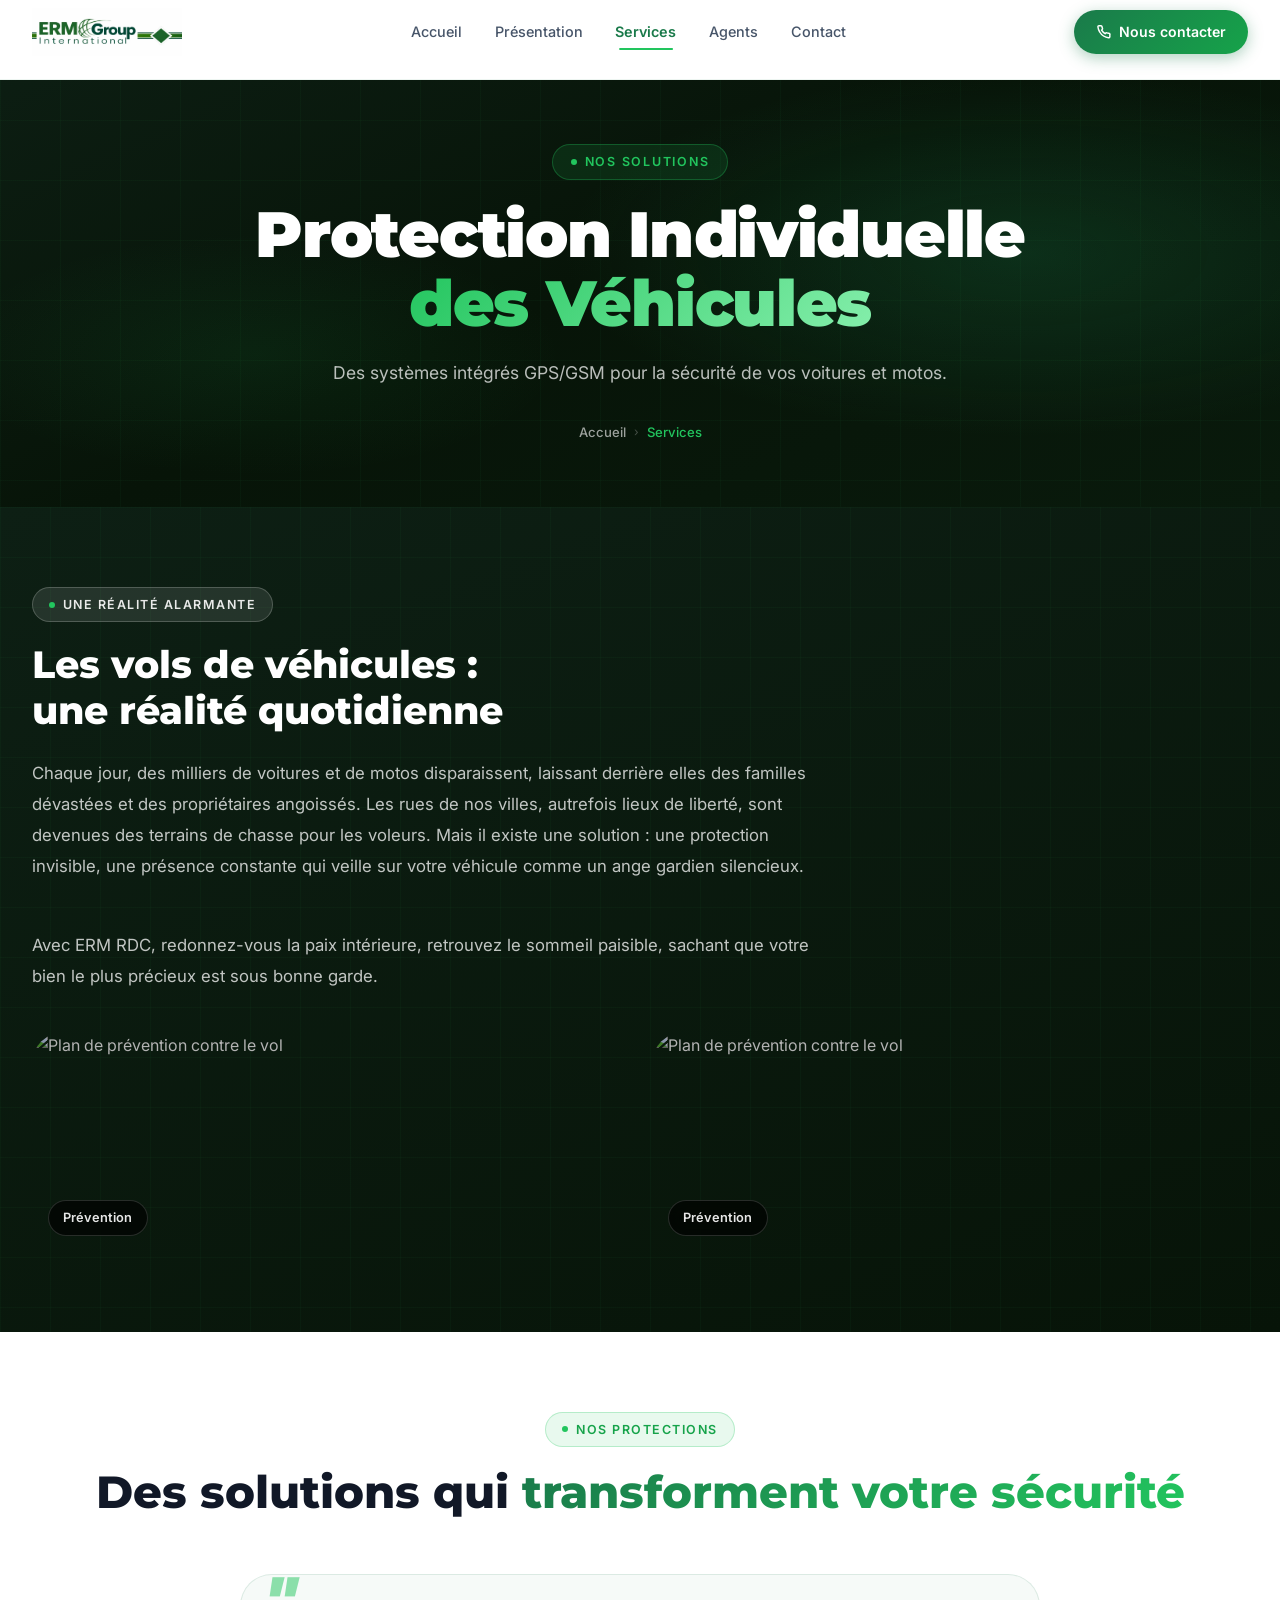
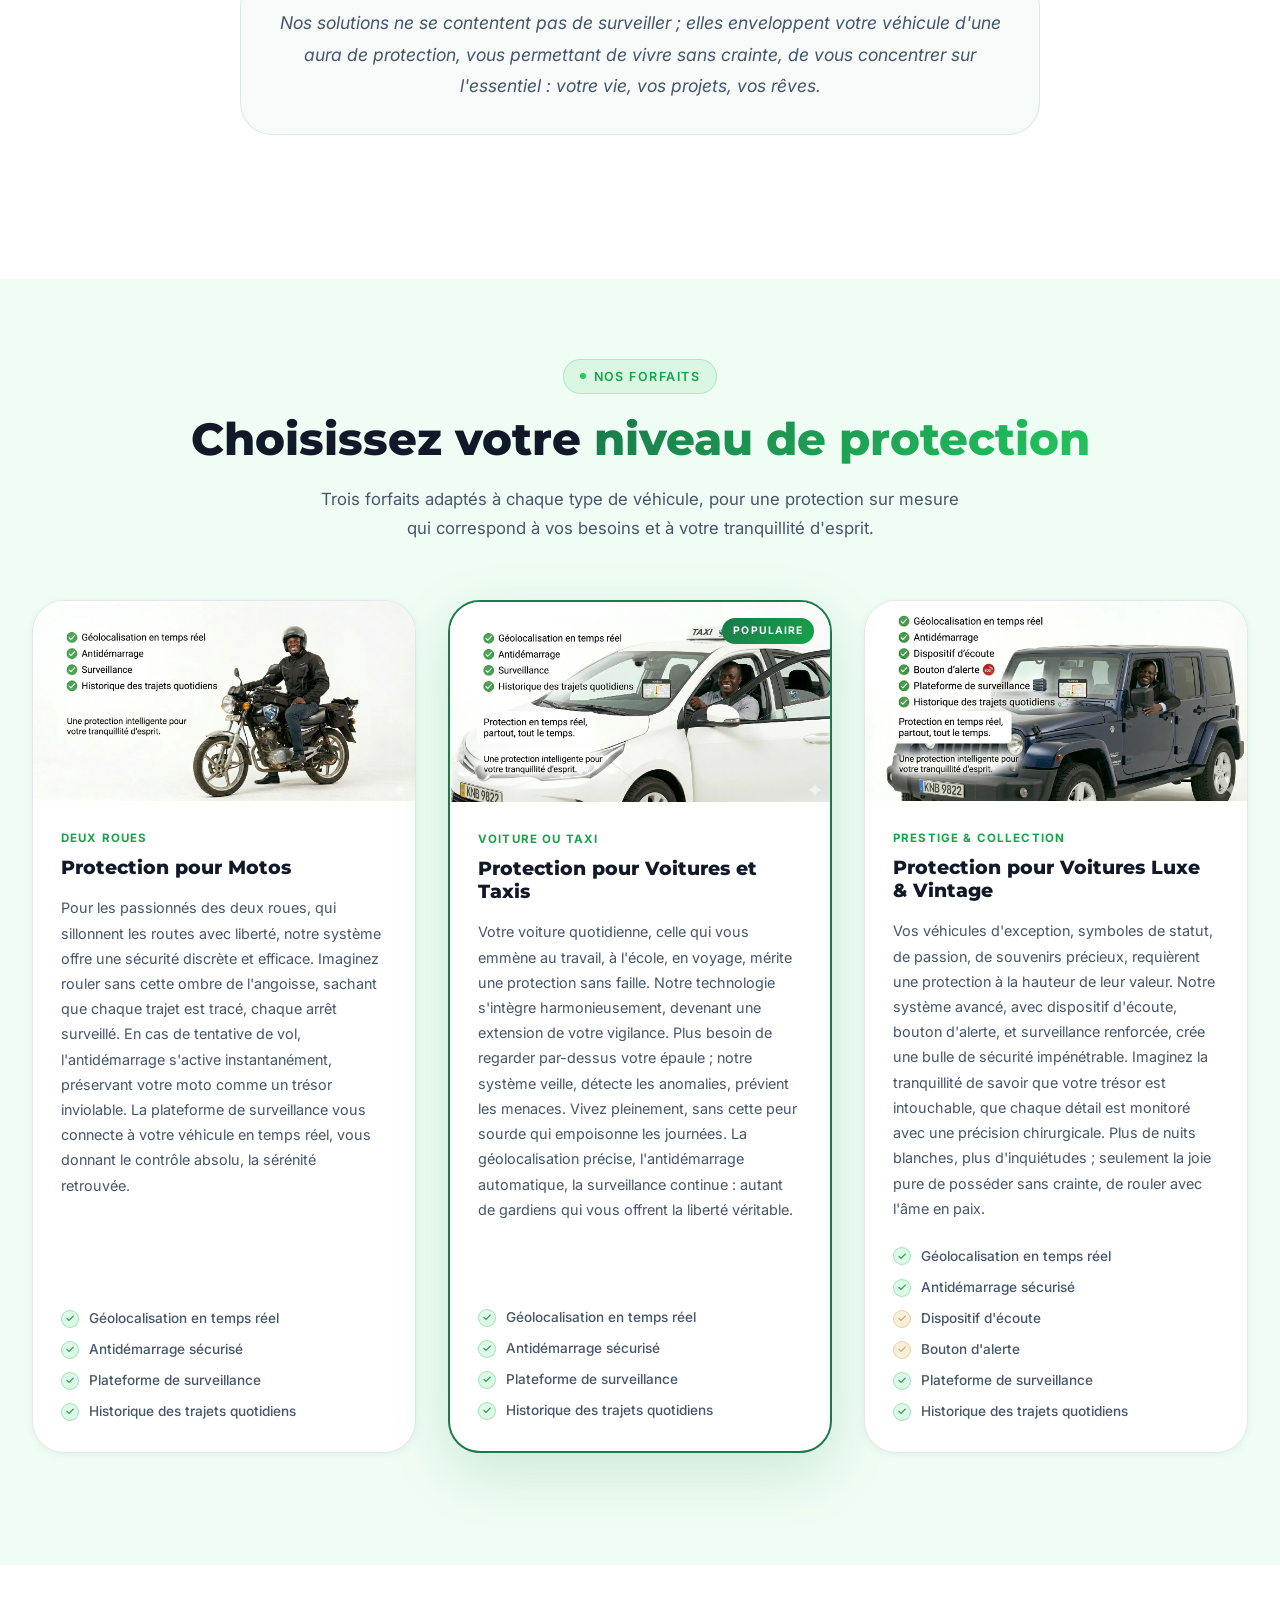
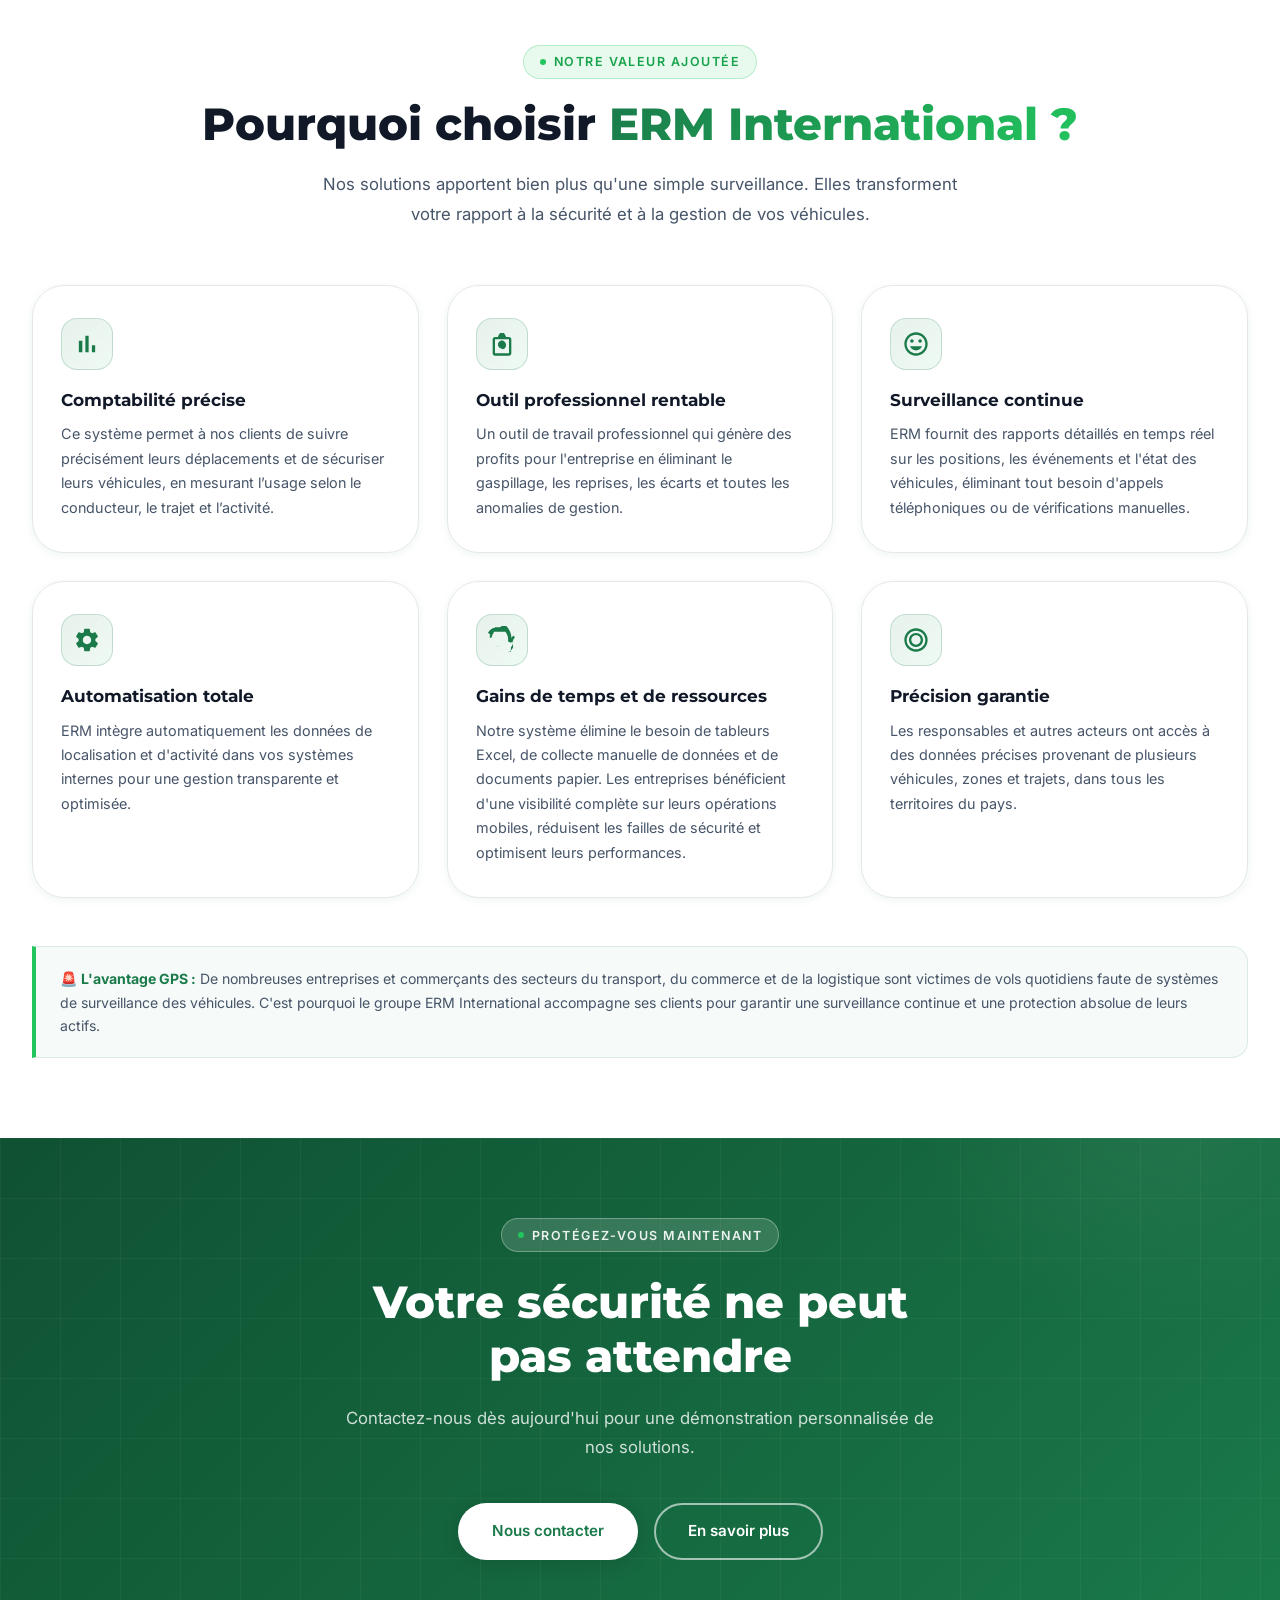
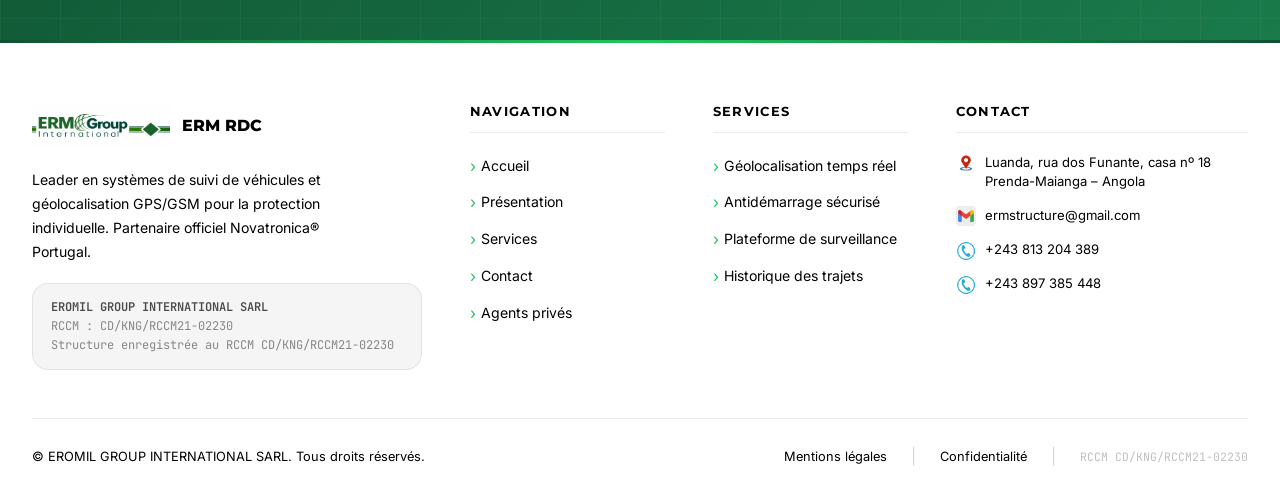
==== commit 39a5fa0f: "Update services.html" ====
--- a/services.html
+++ b/services.html
@@ -7,14 +7,14 @@
   <meta name="description" content="Services ERM RDC – Protection individuelle motos, taxis et voitures. Forfait Moto, Voiture ou Taxi, Voitures Luxe & Vintage. Géolocalisation GPS temps réel pour Ero, Eromil, ERM Moto, ERM Taxi, ERM Véhicule." />
   <meta name="keywords" content="ERM services, Ero, Eromil, ERM Moto, ERM Taxi, ERM Véhicule, protection moto Congo, sécurité voiture RDC, protection taxi RDC, forfait GPS, antidémarrage voiture, surveillance moto Kinshasa" />
   <meta name="author" content="ERM International Group" />
-  <link rel="canonical" href="https://ermrdc.com/services.html" />
+  <link rel="canonical" href="https://eromil-rdc.wuaze.com/services.html" />
 
   <!-- Open Graph / Facebook -->
   <meta property="og:type" content="website" />
-  <meta property="og:url" content="https://ermrdc.com/services.html" />
+  <meta property="og:url" content="https://eromil-rdc.wuaze.com/services.html" />
   <meta property="og:title" content="Services – ERM RDC | Protection Individuelle | Ero Eromil ERM Moto Taxi Véhicule" />
   <meta property="og:description" content="Découvrez nos services de protection individuelle : Moto, Voiture, Taxi, Voitures Luxe. Géolocalisation GPS temps réel pour Ero, Eromil, ERM Moto, ERM Taxi." />
-  <meta property="og:image" content="https://ermrdc.com/images/logo.webp" />
+  <meta property="og:image" content="https://eromil-rdc.wuaze.com/images/logo.webp" />
   <meta property="og:locale" content="fr_CD" />
   <meta property="og:site_name" content="ERM RDC" />
 
@@ -22,7 +22,7 @@
   <meta name="twitter:card" content="summary_large_image" />
   <meta name="twitter:title" content="Services – ERM RDC | Protection Individuelle des Véhicules" />
   <meta name="twitter:description" content="Découvrez nos services de protection individuelle pour motos, voitures et taxis avec géolocalisation GPS temps réel." />
-  <meta name="twitter:image" content="https://ermrdc.com/images/logo.webp" />
+  <meta name="twitter:image" content="https://eromil-rdc.wuaze.com/images/logo.webp" />
 
   <title>Services – ERM RDC | Protection Individuelle | Ero Eromil ERM Moto Taxi Véhicule</title>
   <link rel="stylesheet" href="css/style.css" />
@@ -120,23 +120,23 @@
       <div class="theft-images animate-on-scroll-right">
         <div class="theft-img-wrap">
           <img
-            src="images/volvoiture.webp"
-            alt="Voiture volée — protection nécessaire"
+            src="images/plan1.webp"
+            alt="Plan de prévention contre le vol"
             class="theft-img"
             width="600"
             height="220"
           />
-          <span class="theft-img-label">Voiture — risque quotidien</span>
+          <span class="theft-img-label">Prévention</span>
         </div>
         <div class="theft-img-wrap">
           <img
-            src="images/volmoto.webp"
-            alt="Moto volée — surveillance indispensable"
+            src="images/plan2.webp"
+            alt="Plan de prévention contre le vol"
             class="theft-img"
             width="600"
             height="220"
           />
-          <span class="theft-img-label">Moto — cible fréquente</span>
+          <span class="theft-img-label">Prévention</span>
         </div>
       </div>
     </div>
